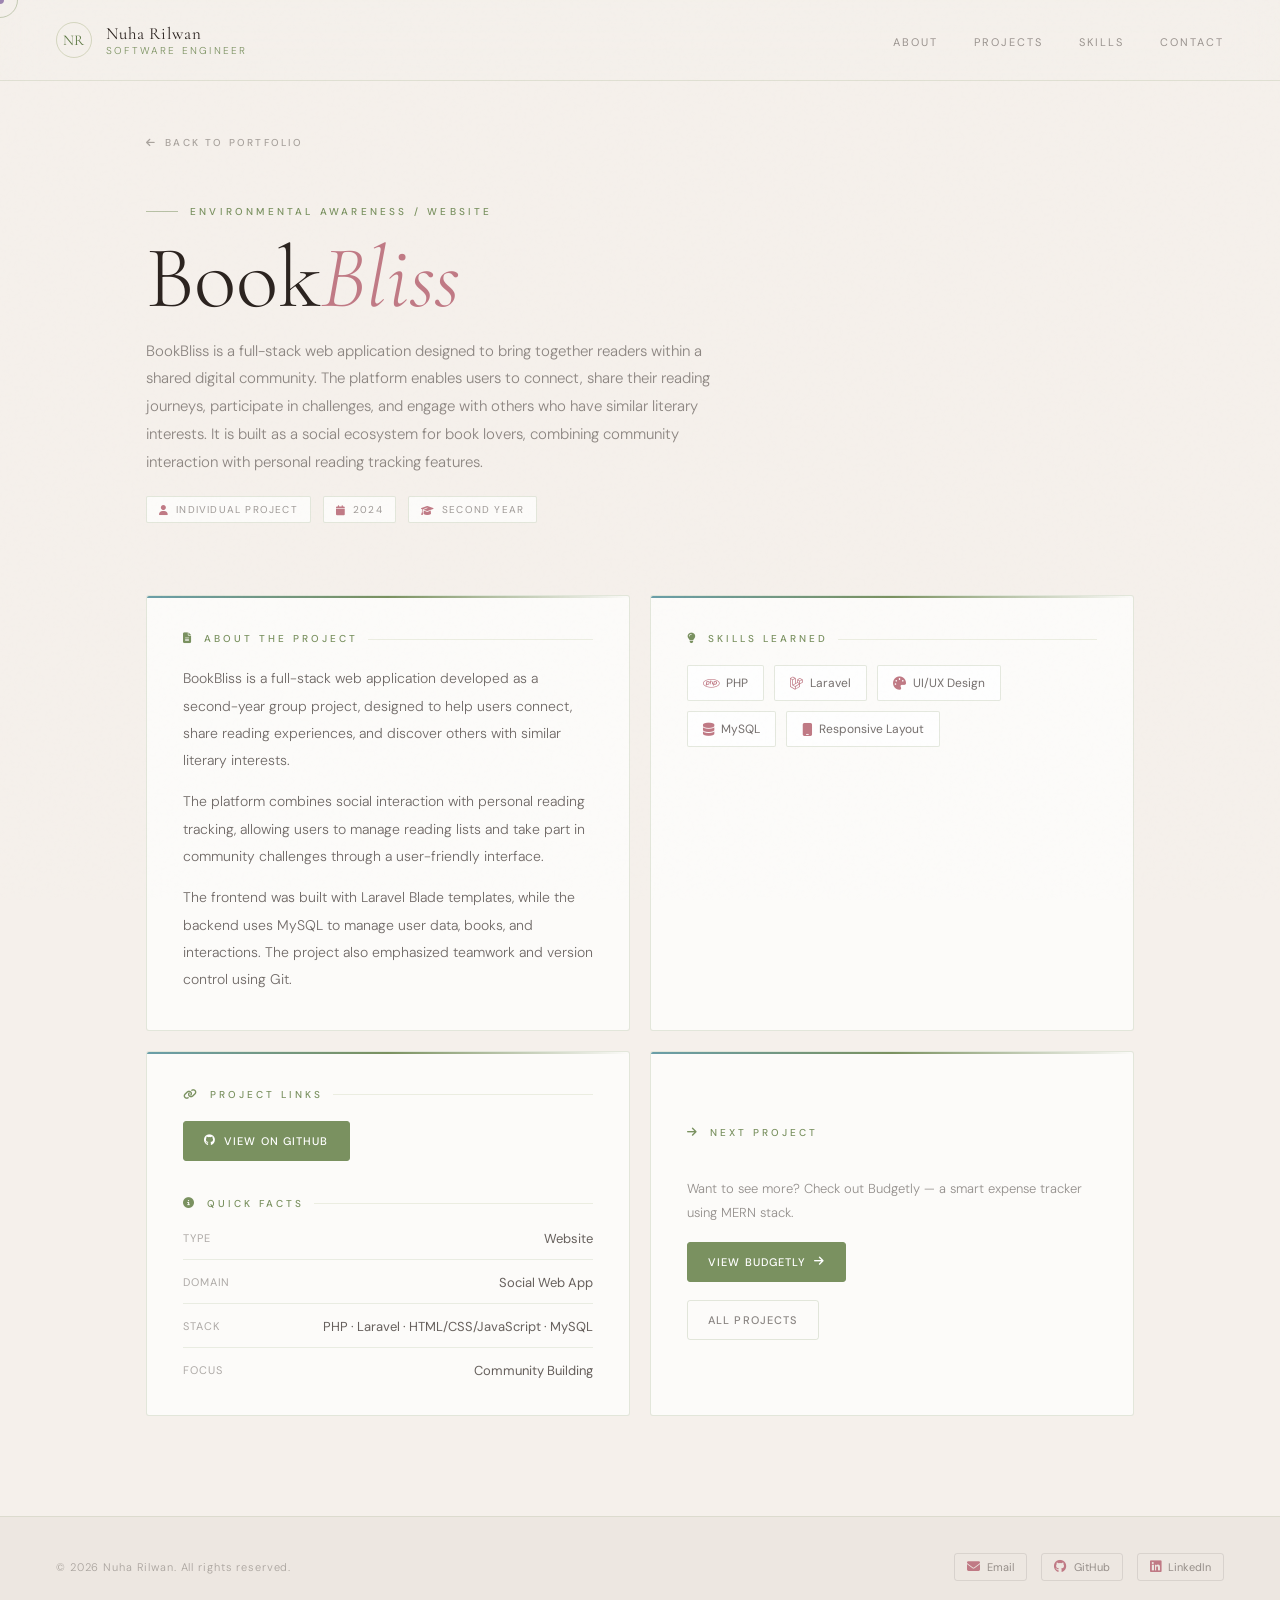
==== project-bookbliss.html @ dff5c8e9 "New UI Design" ====
<!DOCTYPE html>
<html lang="en">
<head>
  <meta charset="UTF-8">
  <meta name="viewport" content="width=device-width, initial-scale=1.0">
  <title>Bookbliss | Nuha Rilwan</title>

  <link href="https://fonts.googleapis.com/css2?family=Cormorant+Garamond:ital,wght@0,300;0,400;0,600;1,300;1,400&family=DM+Sans:wght@300;400;500&display=swap" rel="stylesheet">
  <link rel="stylesheet" href="https://cdnjs.cloudflare.com/ajax/libs/font-awesome/6.5.0/css/all.min.css">
  <link rel="stylesheet" href="css/variables.css">
  <link rel="stylesheet" href="css/styles.css">
</head>
<body>

<!-- SCROLL PROGRESS -->
<div class="scroll-progress" id="scrollProgress"></div>

<!-- CUSTOM CURSOR -->
<div class="cursor-dot"  id="cursorDot"></div>
<div class="cursor-ring" id="cursorRing"></div>

<!-- NAV -->
<nav class="navbar" id="navbar">
  <div class="nav-left">
    <div class="nav-monogram">NR</div>
    <div class="nav-text">
      <h1>Nuha Rilwan</h1>
      <p>Software Engineer</p>
    </div>
  </div>
  <ul>
    <li><a href="index.html#about">About</a></li>
    <li><a href="index.html#projects">Projects</a></li>
    <li><a href="index.html#skills">Skills</a></li>
    <li><a href="index.html#contact">Contact</a></li>
  </ul>
</nav>

<div class="page-wrapper">

  <!-- BACK -->
  <a class="back-link" href="index.html">
    <i class="fa-solid fa-arrow-left"></i> Back to Portfolio
  </a>

  <!-- PROJECT HEADER -->
  <div class="project-header">
    <div class="project-eyebrow">Environmental Awareness / Website</div>
    <h1>Book<em>Bliss</em></h1>
    <p class="subtitle">
      BookBliss is a full-stack web application designed to bring together readers within a shared digital community. The platform enables users to connect, share their reading journeys, participate in challenges, and engage with others who have similar literary interests. It is built as a social ecosystem for book lovers, combining community interaction with personal reading tracking features.
    </p>
    <div class="header-meta">
      <span class="meta-chip"><i class="fa-solid fa-user"></i> Individual Project</span>
      <span class="meta-chip"><i class="fa-solid fa-calendar"></i> 2024</span>
      <span class="meta-chip"><i class="fa-solid fa-graduation-cap"></i> Second Year</span>
    </div>
  </div>

  <!-- ROW 1: Description + Skills -->
  <div class="detail-grid">

    <div class="detail-card desc-card reveal">
      <div class="card-label"><i class="fa-solid fa-file-lines"></i> About the Project</div>
      <p>
        BookBliss is a full-stack web application developed as a second-year group project, designed to help users connect, share reading experiences, and discover others with similar literary interests.
      </p>
      <p>
        The platform combines social interaction with personal reading tracking, allowing users to manage reading lists and take part in community challenges through a user-friendly interface.
      </p>
      <p>
        The frontend was built with Laravel Blade templates, while the backend uses MySQL to manage user data, books, and interactions. The project also emphasized teamwork and version control using Git.
      </p>
    </div>

    <div class="detail-card reveal reveal-delay-1">
      <div class="card-label"><i class="fa-solid fa-lightbulb"></i> Skills Learned</div>
      <div class="skills-grid">
        <div class="skill-pill"><i class="fa-brands fa-php"></i> PHP</div>
        <div class="skill-pill"><i class="fa-brands fa-laravel"></i> Laravel</div>
        <div class="skill-pill"><i class="fa-solid fa-palette"></i> UI/UX Design</div>
        <div class="skill-pill"><i class="fa-solid fa-database"></i> MySQL</div>
        <div class="skill-pill"><i class="fa-solid fa-mobile"></i> Responsive Layout</div>
      </div>
    </div>

  </div>

  <!-- ROW 2: Links + Quick Facts -->
  <div class="detail-grid reveal reveal-delay-2">

    <div class="detail-card">
      <div class="card-label"><i class="fa-solid fa-link"></i> Project Links</div>
      <div class="links-row" style="margin-bottom: 36px;">
        <a href="https://github.com/nuhaaaaaaa24/BookBliss" target="_blank" class="project-btn primary">
          <i class="fa-brands fa-github"></i> View on GitHub
        </a>
      </div>

      <div class="card-label" style="margin-top: 8px;"><i class="fa-solid fa-circle-info"></i> Quick Facts</div>
      <div style="display:flex; flex-direction:column; gap:14px;">
        <div style="display:flex; justify-content:space-between; align-items:center; padding-bottom:12px; border-bottom: 0.5px solid rgba(122,145,96,0.15);">
          <span style="font-size:11px; letter-spacing:0.08em; text-transform:uppercase; color:rgba(44,36,32,0.38);">Type</span>
          <span style="font-size:13px; color:rgba(44,36,32,0.72);">Website</span>
        </div>
        <div style="display:flex; justify-content:space-between; align-items:center; padding-bottom:12px; border-bottom: 0.5px solid rgba(122,145,96,0.15);">
          <span style="font-size:11px; letter-spacing:0.08em; text-transform:uppercase; color:rgba(44,36,32,0.38);">Domain</span>
          <span style="font-size:13px; color:rgba(44,36,32,0.72);">Social Web App</span>
        </div>
        <div style="display:flex; justify-content:space-between; align-items:center; padding-bottom:12px; border-bottom: 0.5px solid rgba(122,145,96,0.15);">
          <span style="font-size:11px; letter-spacing:0.08em; text-transform:uppercase; color:rgba(44,36,32,0.38);">Stack</span>
          <span style="font-size:13px; color:rgba(44,36,32,0.72);">PHP · Laravel · HTML/CSS/JavaScript · MySQL</span>
        </div>
        <div style="display:flex; justify-content:space-between; align-items:center;">
          <span style="font-size:11px; letter-spacing:0.08em; text-transform:uppercase; color:rgba(44,36,32,0.38);">Focus</span>
          <span style="font-size:13px; color:rgba(44,36,32,0.72);">Community Building</span>
        </div>
      </div>
    </div>

    <!-- Next project nudge -->
    <div class="detail-card" style="display:flex; flex-direction:column; justify-content:center; align-items:flex-start; gap:18px;">
      <div class="card-label"><i class="fa-solid fa-arrow-right"></i> Next Project</div>
      <p style="font-size:13px; font-weight:300; color:rgba(44,36,32,0.5); line-height:1.8;">
        Want to see more? Check out Budgetly — a smart expense tracker using MERN stack.
      </p>
      <a href="project-budgetly.html" class="project-btn primary">
        View Budgetly <i class="fa-solid fa-arrow-right"></i>
      </a>
      <a href="index.html#projects" class="project-btn ghost">
        All Projects
      </a>
    </div>

  </div>

</div>

<!-- LIGHTBOX -->
<div class="lightbox" id="lightbox" onclick="closeLightbox()">
  <button class="lightbox-close"><i class="fa-solid fa-xmark"></i></button>
  <img id="lightbox-img" src="" alt="">
</div>

<!-- FOOTER -->
<footer>
  <div class="footer-left">
    <p>&copy; 2026 Nuha Rilwan. All rights reserved.</p>
  </div>
  <div class="footer-links">
    <a href="mailto:nuharilwan2424@gmail.com"><i class="fa-solid fa-envelope"></i> Email</a>
    <a href="https://github.com/nuhaaaaaaa24" target="_blank"><i class="fa-brands fa-github"></i> GitHub</a>
    <a href="https://www.linkedin.com/in/nuharilwan/" target="_blank"><i class="fa-brands fa-linkedin"></i> LinkedIn</a>
  </div>
</footer>

<script>
/* Custom Cursor */
const dot  = document.getElementById('cursorDot');
const ring = document.getElementById('cursorRing');
let rx = 0, ry = 0;
document.addEventListener('mousemove', e => {
  dot.style.left  = e.clientX + 'px';
  dot.style.top   = e.clientY + 'px';
  rx += (e.clientX - rx) * 0.12;
  ry += (e.clientY - ry) * 0.12;
  ring.style.left = rx + 'px';
  ring.style.top  = ry + 'px';
});

/* Scroll Progress */
const progressBar = document.getElementById('scrollProgress');
window.addEventListener('scroll', () => {
  const pct = window.scrollY / (document.body.scrollHeight - window.innerHeight) * 100;
  progressBar.style.width = pct + '%';
  document.getElementById('navbar').classList.toggle('scrolled', window.scrollY > 80);
});

/* Scroll Reveal */
const revealEls = document.querySelectorAll('.reveal');
const obs = new IntersectionObserver(entries => {
  entries.forEach(e => { if (e.isIntersecting) { e.target.classList.add('visible'); obs.unobserve(e.target); } });
}, { threshold: 0.1 });
revealEls.forEach(el => obs.observe(el));

/* Lightbox */
function openLightbox(el) {
  const img = el.querySelector('img');
  if (!img) return;
  document.getElementById('lightbox-img').src = img.src;
  document.getElementById('lightbox').classList.add('open');
}
function closeLightbox() {
  document.getElementById('lightbox').classList.remove('open');
}
document.addEventListener('keydown', e => { if (e.key === 'Escape') closeLightbox(); });
</script>

</body>
</html>
---- css/styles.css ----
/* ═══════════════════════════════════════════════
   NUHA RILWAN — PORTFOLIO  |  styles.css
   ═══════════════════════════════════════════════ */

/* ── VARIABLES ── */
:root {
  --serif: 'Cormorant Garamond', Georgia, serif;
  --sans: 'DM Sans', sans-serif;
  --mono: 'JetBrains Mono', 'Fira Code', monospace;

  --forest-dark: #f5f0eb;
  --forest-mid:  #ede7e0;
  --forest-deep: #f9f5f1;
  --cream:  #2c2420;
  --cream-dim: rgba(44, 36, 32, 0.52);
  --olive:  #7a9160;
  --olive-bright: #5f7a45;
  --rose:   #c07a85;
  --rose-bright: #a85f6c;
  --teal:   #6a9ea8;
  --teal-bright: #4e8a96;
  --gold:   #c9a84c;

  --card-bg:     rgba(255,255,255,0.7);
  --card-border: rgba(122,145,96,0.2);
  --card-border-hover: rgba(122,145,96,0.45);

  --glow-olive: rgba(122, 145, 96, 0.14);
  --glow-rose:  rgba(192, 122, 133, 0.12);
}

/* ── RESET ── */
*, *::before, *::after { box-sizing: border-box; margin: 0; padding: 0; }

html { scroll-behavior: smooth; }

body {
  font-family: var(--sans);
  background: var(--forest-dark);
  color: var(--cream);
  overflow-x: hidden;
  cursor: none; /* custom cursor */
}

/* ── CUSTOM CURSOR ── */
.cursor-dot {
  position: fixed;
  top: 0; left: 0;
  width: 8px; height: 8px;
  background: var(--olive-bright);
  border-radius: 50%;
  pointer-events: none;
  z-index: 99999;
  transform: translate(-50%, -50%);
  transition: width 0.2s, height 0.2s, background 0.2s;
  mix-blend-mode: exclusion;
}
.cursor-ring {
  position: fixed;
  top: 0; left: 0;
  width: 36px; height: 36px;
  border: 1px solid rgba(122,145,96,0.4);
  border-radius: 50%;
  pointer-events: none;
  z-index: 99998;
  transform: translate(-50%, -50%);
  transition: width 0.3s ease, height 0.3s ease, border-color 0.3s ease;
}
body:has(a:hover) .cursor-dot,
body:has(button:hover) .cursor-dot { width: 12px; height: 12px; background: var(--rose-bright); }
body:has(a:hover) .cursor-ring,
body:has(button:hover) .cursor-ring { width: 52px; height: 52px; border-color: rgba(192,122,133,0.55); }

/* ── NOISE TEXTURE OVERLAY ── */
body::before {
  content: '';
  position: fixed;
  inset: 0;
  background-image: url("data:image/svg+xml,%3Csvg viewBox='0 0 256 256' xmlns='http://www.w3.org/2000/svg'%3E%3Cfilter id='noise'%3E%3CfeTurbulence type='fractalNoise' baseFrequency='0.9' numOctaves='4' stitchTiles='stitch'/%3E%3C/filter%3E%3Crect width='100%25' height='100%25' filter='url(%23noise)' opacity='0.04'/%3E%3C/svg%3E");
  pointer-events: none;
  z-index: 9997;
  opacity: 0.15;
}

/* ── SCROLL PROGRESS BAR ── */
.scroll-progress {
  position: fixed;
  top: 0; left: 0;
  height: 2px;
  background: linear-gradient(90deg, var(--teal), var(--olive), var(--rose));
  z-index: 10000;
  width: 0%;
  transition: width 0.1s linear;
}

/* ── NAVBAR ── */
.navbar {
  display: flex;
  justify-content: space-between;
  align-items: center;
  padding: 22px 56px;
  background: rgba(245, 240, 235, 0.82);
  backdrop-filter: blur(24px);
  -webkit-backdrop-filter: blur(24px);
  position: fixed;
  top: 0; left: 0; width: 100%;
  z-index: 1000;
  border-bottom: 0.5px solid rgba(122,145,96,0.18);
  transition: padding 0.4s ease, background 0.4s ease;
}
.navbar.scrolled {
  padding: 14px 56px;
  background: rgba(245, 240, 235, 0.96);
  border-bottom-color: rgba(122,145,96,0.3);
}
.nav-left { display: flex; align-items: center; gap: 14px; }
.nav-monogram {
  width: 36px; height: 36px;
  border-radius: 50%;
  border: 1px solid rgba(132,154,86,0.3);
  display: flex; align-items: center; justify-content: center;
  font-family: var(--serif);
  font-size: 15px; font-weight: 400;
  color: var(--olive-bright);
  letter-spacing: 0.02em;
  transition: border-color 0.3s, color 0.3s;
}
.nav-monogram:hover { border-color: var(--olive-bright); color: var(--cream); }
.nav-text h1 {
  font-family: var(--serif);
  font-size: 17px; font-weight: 400;
  letter-spacing: 0.05em;
  color: var(--cream);
}
.nav-text p {
  font-size: 10px; font-weight: 300;
  letter-spacing: 0.22em;
  text-transform: uppercase;
  color: var(--olive);
}
.navbar ul { display: flex; gap: 36px; list-style: none; }
.navbar a {
  font-size: 11px; font-weight: 400;
  letter-spacing: 0.18em;
  text-transform: uppercase;
  color: rgba(44,36,32,0.45);
  text-decoration: none;
  transition: color 0.25s;
  position: relative;
  padding-bottom: 4px;
}
.navbar a::after {
  content: '';
  position: absolute;
  bottom: 0; left: 0;
  width: 0; height: 1px;
  background: linear-gradient(90deg, var(--rose), var(--olive));
  transition: width 0.35s cubic-bezier(0.4,0,0.2,1);
}
.navbar a:hover, .navbar a.active { color: var(--cream); }
.navbar a:hover::after, .navbar a.active::after { width: 100%; }

/* ── HERO ── */
.hero {
  min-height: 100vh;
  padding: 0 56px;
  display: flex;
  align-items: center;
  position: relative;
  overflow: hidden;
}

/* Animated grid background */
.hero::before {
  content: '';
  position: absolute;
  inset: 0;
  background-image:
    linear-gradient(rgba(122,145,96,0.07) 1px, transparent 1px),
    linear-gradient(90deg, rgba(122,145,96,0.07) 1px, transparent 1px);
  background-size: 60px 60px;
  mask-image: radial-gradient(ellipse 80% 70% at 50% 50%, black 0%, transparent 100%);
  animation: gridDrift 20s ease infinite;
}
/* Glowing orbs */
.hero::after {
  content: '';
  position: absolute;
  inset: 0;
  background:
    radial-gradient(ellipse 60% 50% at 15% 60%, rgba(106,158,168,0.18) 0%, transparent 60%),
    radial-gradient(ellipse 40% 40% at 85% 30%, rgba(192,122,133,0.14) 0%, transparent 60%),
    radial-gradient(ellipse 50% 60% at 50% 90%, rgba(122,145,96,0.1) 0%, transparent 70%);
  pointer-events: none;
}

@keyframes gridDrift {
  0%, 100% { transform: translateX(0) translateY(0); }
  33%       { transform: translateX(-8px) translateY(-6px); }
  66%       { transform: translateX(6px) translateY(8px); }
}

.hero-content {
  position: relative;
  z-index: 2;
  max-width: 900px;
}

.hero-eyebrow {
  display: flex;
  align-items: center;
  gap: 14px;
  font-size: 11px;
  font-weight: 500;
  letter-spacing: 0.32em;
  text-transform: uppercase;
  color: var(--olive);
  margin-bottom: 24px;
  opacity: 0;
  animation: slideUp 0.7s 0.2s forwards;
}
.hero-eyebrow::before {
  content: '';
  width: 40px; height: 1px;
  background: linear-gradient(90deg, transparent, var(--olive));
}

.hero-name {
  font-family: var(--serif);
  font-weight: 300;
  line-height: 0.95;
  color: var(--cream);
  margin-bottom: 10px;
  opacity: 0;
  animation: slideUp 0.8s 0.35s forwards;
}
.hero-name .line1 {
  display: block;
  font-size: clamp(52px, 8vw, 108px);
}
.hero-name .line2 {
  display: block;
  font-size: clamp(52px, 8vw, 108px);
  -webkit-text-stroke: 1px rgba(244,240,208,0.25);
  font-style: italic;
}

.hero-role {
  font-size: clamp(13px, 1.6vw, 17px);
  font-weight: 300;
  color: var(--cream-dim);
  letter-spacing: 0.06em;
  margin-bottom: 28px;
  opacity: 0;
  animation: slideUp 0.8s 0.5s forwards;
  max-width: 560px;
  line-height: 1.85;
}

.hero-tags {
  display: flex;
  flex-wrap: wrap;
  gap: 10px;
  margin-bottom: 40px;
  opacity: 0;
  animation: slideUp 0.8s 0.65s forwards;
}
.hero-tag {
  font-size: 11px;
  font-weight: 400;
  letter-spacing: 0.1em;
  text-transform: uppercase;
  color: rgba(44,36,32,0.45);
  padding: 6px 14px;
  border: 0.5px solid rgba(122,145,96,0.25);
  border-radius: 2px;
  background: rgba(122,145,96,0.08);
  transition: all 0.25s;
}
.hero-tag:hover {
  color: var(--olive-bright);
  border-color: rgba(122,145,96,0.5);
  background: rgba(122,145,96,0.12);
}

.hero-cta {
  display: flex;
  gap: 14px;
  flex-wrap: wrap;
  opacity: 0;
  animation: slideUp 0.8s 0.8s forwards;
}

/* Floating stat chips on hero */
.hero-stat-float {
  position: absolute;
  right: 80px;
  top: 50%;
  transform: translateY(-50%);
  display: flex;
  flex-direction: column;
  gap: 14px;
  z-index: 2;
  opacity: 0;
  animation: slideLeft 0.9s 1.0s forwards;
}
.stat-float-card {
  background: rgba(255,255,255,0.75);
  border: 0.5px solid rgba(122,145,96,0.22);
  border-radius: 3px;
  padding: 18px 22px;
  text-align: center;
  backdrop-filter: blur(8px);
  transition: border-color 0.3s, transform 0.3s;
}
.stat-float-card:hover {
  border-color: rgba(132,154,86,0.35);
  transform: translateX(-4px);
}
.stat-float-num {
  font-family: var(--serif);
  font-size: 32px;
  font-weight: 300;
  color: var(--cream);
  line-height: 1;
}
.stat-float-num em { color: var(--rose); font-style: normal; font-size: 20px; }
.stat-float-label {
  font-size: 10px;
  letter-spacing: 0.14em;
  text-transform: uppercase;
  color: rgba(44,36,32,0.38);
  margin-top: 5px;
}

/* ── BUTTONS ── */
.btn {
  display: inline-flex;
  align-items: center;
  gap: 8px;
  padding: 13px 24px;
  border-radius: 3px;
  font-size: 12px;
  font-weight: 500;
  letter-spacing: 0.1em;
  text-transform: uppercase;
  text-decoration: none;
  transition: all 0.3s cubic-bezier(0.4,0,0.2,1);
  cursor: none;
}
.btn-primary {
  background: var(--olive);
  color: #fff;
  border: 1px solid var(--olive);
  position: relative;
  overflow: hidden;
}
.btn-primary::before {
  content: '';
  position: absolute;
  inset: 0;
  background: linear-gradient(135deg, rgba(255,255,255,0.15), transparent);
  opacity: 0;
  transition: opacity 0.3s;
}
.btn-primary:hover { background: var(--olive-bright); border-color: var(--olive-bright); transform: translateY(-2px); box-shadow: 0 12px 40px rgba(132,154,86,0.3); }
.btn-primary:hover::before { opacity: 1; }

.btn-ghost {
  background: transparent;
  color: rgba(44,36,32,0.65);
  border: 0.5px solid rgba(44,36,32,0.18);
}
.btn-ghost:hover { border-color: var(--rose); color: var(--rose-bright); transform: translateY(-2px); }

/* ── SECTION BASE ── */
section { padding: 96px 48px; }
section:nth-child(even) { background: var(--forest-mid); }

.section-header { margin-bottom: 64px; }
.section-label {
  display: flex;
  align-items: center;
  gap: 12px;
  font-size: 10px;
  font-weight: 500;
  letter-spacing: 0.35em;
  text-transform: uppercase;
  color: var(--olive);
  margin-bottom: 16px;
}
.section-label::after {
  content: '';
  width: 56px; height: 0.5px;
  background: linear-gradient(90deg, var(--olive), transparent);
}
.section-header h2 {
  font-family: var(--serif);
  font-size: clamp(34px, 4.5vw, 56px);
  font-weight: 300;
  line-height: 1.1;
  color: var(--cream);
}
.section-header h2 em { font-style: italic; color: var(--rose); }
.section-header .section-sub {
  font-size: 14px;
  font-weight: 300;
  color: var(--cream-dim);
  margin-top: 14px;
  max-width: 520px;
  line-height: 1.8;
}

/* ── REVEAL ANIMATION ── */
.reveal {
  opacity: 0;
  transform: translateY(32px);
  transition: opacity 0.7s cubic-bezier(0.4,0,0.2,1), transform 0.7s cubic-bezier(0.4,0,0.2,1);
}
.reveal.visible { opacity: 1; transform: translateY(0); }
.reveal-delay-1 { transition-delay: 0.1s; }
.reveal-delay-2 { transition-delay: 0.2s; }
.reveal-delay-3 { transition-delay: 0.3s; }
.reveal-delay-4 { transition-delay: 0.4s; }

/* ── ABOUT ── */
#about { position: relative; overflow: hidden; }
#about::before {
  content: '';
  position: absolute;
  right: -200px; top: -100px;
  width: 600px; height: 600px;
  border-radius: 50%;
  background: radial-gradient(circle, rgba(106,158,168,0.1) 0%, transparent 70%);
  pointer-events: none;
}

.about-grid {
  display: grid;
  grid-template-columns: 1.4fr 1fr;
  gap: 64px;
  align-items: start;
}
.about-bio p {
  font-size: 16px;
  font-weight: 300;
  color: rgba(44,36,32,0.65);
  line-height: 1.95;
  margin-bottom: 20px;
  position: relative;
  padding-left: 18px;
}
.about-bio p::before {
  content: '';
  position: absolute;
  left: 0; top: 8px;
  width: 3px; height: 3px;
  border-radius: 50%;
  background: var(--olive);
  opacity: 0.6;
}
.about-bio i { display: none; } /* hide the fa icons from old markup */

.about-stats {
  display: grid;
  grid-template-columns: 1fr 1fr;
  gap: 12px;
}
.stat-card {
  background: var(--card-bg);
  border: 0.5px solid var(--card-border);
  border-radius: 3px;
  padding: 22px 18px;
  transition: border-color 0.3s, transform 0.3s, box-shadow 0.3s;
  position: relative;
  overflow: hidden;
}
.stat-card::before {
  content: '';
  position: absolute;
  bottom: 0; left: 0;
  width: 0; height: 1px;
  background: linear-gradient(90deg, var(--rose), var(--olive));
  transition: width 0.4s ease;
}
.stat-card:hover { border-color: var(--card-border-hover); transform: translateY(-3px); box-shadow: 0 16px 48px rgba(44,36,32,0.1); }
.stat-card:hover::before { width: 100%; }
.stat-num {
  font-family: var(--serif);
  font-size: 34px;
  font-weight: 300;
  color: var(--cream);
  line-height: 1;
  margin-bottom: 6px;
}
.stat-num span { color: var(--rose); font-size: 20px; }
.stat-label {
  font-size: 10px;
  font-weight: 400;
  letter-spacing: 0.12em;
  color: rgba(44,36,32,0.45);
  text-transform: uppercase;
}

/* ── PROJECTS ── */
.featured { position: relative; }

.projects-grid {
  display: grid;
  grid-template-columns: repeat(3, 1fr);
  gap: 20px;
}

.project-card {
  background: var(--card-bg);
  border: 0.5px solid var(--card-border);
  border-radius: 4px;
  overflow: hidden;
  transition: border-color 0.35s, transform 0.35s, box-shadow 0.35s;
  position: relative;
  display: flex;
  flex-direction: column;
}
.project-card::before {
  content: '';
  position: absolute;
  top: 0; left: 0;
  width: 100%; height: 2px;
  background: linear-gradient(90deg, var(--teal), var(--olive), var(--rose), transparent);
  opacity: 0;
  transition: opacity 0.35s;
  z-index: 1;
}
.project-card:hover { border-color: rgba(132,154,86,0.28); transform: translateY(-6px); box-shadow: 0 24px 64px rgba(0,0,0,0.4), 0 0 0 0.5px rgba(132,154,86,0.1); }
.project-card:hover::before { opacity: 1; }

.project-img-wrap {
  width: 100%;
  height: 200px;
  overflow: hidden;
  position: relative;
}
.project-img-wrap img {
  width: 100%;
  height: 100%;
  object-fit: cover;
  transition: transform 0.6s cubic-bezier(0.4,0,0.2,1), filter 0.4s;
  filter: brightness(0.82) saturate(0.9);
}
.project-card:hover .project-img-wrap img {
  transform: scale(1.07);
  filter: brightness(0.65) saturate(0.7);
}
.project-img-overlay {
  position: absolute;
  inset: 0;
  background: linear-gradient(to top, rgba(30,20,16,0.7) 0%, transparent 55%);
}

/* Project tag badge over image */
.project-type-badge {
  position: absolute;
  top: 14px; right: 14px;
  font-size: 9px;
  font-weight: 500;
  letter-spacing: 0.18em;
  text-transform: uppercase;
  color: var(--olive-bright);
  background: rgba(245,240,235,0.88);
  border: 0.5px solid rgba(132,154,86,0.3);
  padding: 4px 10px;
  border-radius: 2px;
  backdrop-filter: blur(8px);
  z-index: 2;
}

.project-body {
  padding: 24px 26px 26px;
  display: flex;
  flex-direction: column;
  flex: 1;
  gap: 12px;
}
.project-title {
  font-family: var(--serif);
  font-size: 22px;
  font-weight: 400;
  color: var(--cream);
  line-height: 1.2;
}
.project-desc {
  font-size: 13px;
  font-weight: 300;
  color: var(--cream-dim);
  line-height: 1.8;
  flex: 1;
  display: -webkit-box;
  -webkit-line-clamp: 3;
  -webkit-box-orient: vertical;
  overflow: hidden;
}

.tech-stack {
  display: flex;
  flex-wrap: wrap;
  gap: 8px;
  margin-top: 4px;
}
.tech-stack span {
  display: flex;
  align-items: center;
  gap: 6px;
  font-size: 11px;
  padding: 4px 10px;
  border-radius: 2px;
  background: rgba(122,145,96,0.08);
  border: 0.5px solid rgba(122,145,96,0.22);
  color: rgba(44,36,32,0.65);
  transition: all 0.25s;
  letter-spacing: 0.04em;
}
.tech-stack span:hover { border-color: rgba(122,145,96,0.5); color: var(--cream); background: rgba(122,145,96,0.15); }
.tech-stack i { font-size: 12px; color: var(--rose); }

.project-footer {
  display: flex;
  gap: 10px;
  margin-top: 6px;
  padding-top: 16px;
  border-top: 0.5px solid rgba(122,145,96,0.15);
}
.project-link {
  display: inline-flex;
  align-items: center;
  gap: 6px;
  font-size: 11px;
  font-weight: 500;
  letter-spacing: 0.08em;
  text-transform: uppercase;
  color: rgba(44,36,32,0.5);
  text-decoration: none;
  padding: 7px 12px;
  border: 0.5px solid rgba(44,36,32,0.1);
  border-radius: 2px;
  transition: all 0.25s;
}
.project-link:hover { color: var(--cream); border-color: var(--rose); background: rgba(200,135,124,0.08); }
.project-link.primary { background: rgba(122,145,96,0.12); border-color: rgba(132,154,86,0.25); color: var(--olive-bright); }
.project-link.primary:hover { background: rgba(132,154,86,0.2); border-color: var(--olive-bright); color: var(--cream); }

/* ── SKILLS ── */
#skills { position: relative; overflow: hidden; }
#skills::after {
  content: '';
  position: absolute;
  left: -200px; bottom: -100px;
  width: 500px; height: 500px;
  border-radius: 50%;
  background: radial-gradient(circle, rgba(192,122,133,0.08) 0%, transparent 70%);
  pointer-events: none;
}

.skills-wrap {
  display: flex;
  flex-direction: column;
  gap: 48px;
}
.skill-cat-label {
  font-size: 10px;
  font-weight: 500;
  letter-spacing: 0.28em;
  text-transform: uppercase;
  color: rgba(95,122,69,0.8);
  margin-bottom: 16px;
  padding-bottom: 10px;
  border-bottom: 0.5px solid rgba(122,145,96,0.18);
  display: flex;
  align-items: center;
  gap: 10px;
}
.skill-cat-label i { font-size: 12px; color: var(--rose); }

.skills-row {
  display: flex;
  flex-wrap: wrap;
  gap: 10px;
}
.skill-chip {
  display: flex;
  align-items: center;
  gap: 10px;
  padding: 12px 18px;
  font-size: 13px;
  font-weight: 400;
  letter-spacing: 0.02em;
  background: var(--card-bg);
  border: 0.5px solid var(--card-border);
  border-radius: 3px;
  color: rgba(44,36,32,0.65);
  transition: all 0.3s cubic-bezier(0.4,0,0.2,1);
  cursor: default;
  position: relative;
  overflow: hidden;
}
.skill-chip::before {
  content: '';
  position: absolute;
  inset: 0;
  background: linear-gradient(135deg, rgba(132,154,86,0.07), transparent);
  opacity: 0;
  transition: opacity 0.3s;
}
.skill-chip:hover { transform: translateY(-4px); border-color: rgba(122,145,96,0.5); color: var(--cream); box-shadow: 0 12px 36px rgba(44,36,32,0.1), 0 0 0 0.5px rgba(122,145,96,0.1); }
.skill-chip:hover::before { opacity: 1; }
.skill-chip i { font-size: 16px; color: var(--rose); transition: color 0.25s, transform 0.3s; }
.skill-chip:hover i { color: var(--olive-bright); transform: scale(1.15); }

/* ── CONTACT SECTION ── */
#contact {
  background: var(--forest-deep);
  position: relative;
  overflow: hidden;
  text-align: center;
}
#contact::before {
  content: '';
  position: absolute;
  inset: 0;
  background:
    radial-gradient(ellipse 70% 60% at 50% 100%, rgba(106,158,168,0.14) 0%, transparent 70%),
    radial-gradient(ellipse 40% 30% at 50% 50%, rgba(122,145,96,0.08) 0%, transparent 70%);
  pointer-events: none;
}
#contact .section-label { justify-content: center; }
#contact .section-label::after { display: none; }
#contact .section-label::before {
  content: '';
  width: 56px; height: 0.5px;
  background: linear-gradient(90deg, transparent, var(--olive));
}

.contact-heading {
  font-family: var(--serif);
  font-size: clamp(42px, 6vw, 76px);
  font-weight: 300;
  color: var(--cream);
  line-height: 1.05;
  margin: 16px 0 20px;
  position: relative;
}
.contact-heading em { font-style: italic; color: var(--rose); }
.contact-sub {
  font-size: 14px;
  font-weight: 300;
  color: var(--cream-dim);
  max-width: 440px;
  margin: 0 auto 48px;
  line-height: 1.9;
}
.contact-links {
  display: flex;
  justify-content: center;
  flex-wrap: wrap;
  gap: 14px;
  margin-bottom: 64px;
}
.contact-link {
  display: inline-flex;
  align-items: center;
  gap: 9px;
  padding: 14px 26px;
  font-size: 12px;
  font-weight: 500;
  letter-spacing: 0.1em;
  text-transform: uppercase;
  text-decoration: none;
  border-radius: 3px;
  transition: all 0.3s cubic-bezier(0.4,0,0.2,1);
}
.contact-link.primary { background: var(--olive); color: #fff; border: 1px solid var(--olive); }
.contact-link.primary:hover { background: var(--olive-bright); border-color: var(--olive-bright); transform: translateY(-3px); box-shadow: 0 16px 48px rgba(132,154,86,0.35); }
.contact-link.ghost { background: transparent; color: rgba(44,36,32,0.55); border: 0.5px solid rgba(44,36,32,0.12); }
.contact-link.ghost:hover { border-color: var(--rose); color: var(--rose-bright); transform: translateY(-3px); }
.contact-link i { font-size: 15px; }

.contact-divider {
  width: 80px;
  height: 0.5px;
  background: linear-gradient(90deg, transparent, rgba(132,154,86,0.3), transparent);
  margin: 0 auto;
}

/* ── FOOTER ── */
footer {
  padding: 36px 56px;
  background: rgba(237,231,224,0.9);
  border-top: 0.5px solid rgba(122,145,96,0.15);
  display: flex;
  justify-content: space-between;
  align-items: center;
  flex-wrap: wrap;
  gap: 20px;
}
.footer-left p {
  font-size: 11px;
  font-weight: 300;
  color: rgba(44,36,32,0.35);
  letter-spacing: 0.08em;
}
.footer-links { display: flex; gap: 14px; flex-wrap: wrap; }
.footer-links a {
  font-size: 11px;
  font-weight: 400;
  color: rgba(44,36,32,0.45);
  text-decoration: none;
  display: flex;
  align-items: center;
  gap: 7px;
  padding: 6px 12px;
  border-radius: 3px;
  border: 0.5px solid rgba(44,36,32,0.1);
  transition: all 0.25s;
}
.footer-links a i { font-size: 13px; color: var(--rose); }
.footer-links a:hover { color: var(--cream); border-color: rgba(132,154,86,0.3); transform: translateY(-2px); }

/* ── PROJECT DETAIL PAGE ── */
.page-wrapper {
  max-width: 1100px;
  margin: 0 auto;
  padding: 130px 56px 80px;
}
.back-link {
  display: inline-flex;
  align-items: center;
  gap: 8px;
  font-size: 10px;
  font-weight: 500;
  letter-spacing: 0.22em;
  text-transform: uppercase;
  color: rgba(44,36,32,0.38);
  text-decoration: none;
  transition: color 0.25s;
  margin-bottom: 56px;
}
.back-link:hover { color: var(--olive); }
.project-header {
  display: flex;
  flex-direction: column;
  gap: 16px;
  margin-bottom: 72px;
}
.project-eyebrow {
  font-size: 10px;
  font-weight: 500;
  letter-spacing: 0.32em;
  text-transform: uppercase;
  color: var(--olive);
  display: flex;
  align-items: center;
  gap: 12px;
}
.project-eyebrow::before { content: ''; width: 32px; height: 1px; background: var(--olive); opacity: 0.5; }
.project-header h1 {
  font-family: var(--serif);
  font-size: clamp(46px, 7.5vw, 88px);
  font-weight: 300;
  line-height: 1.0;
  color: var(--cream);
}
.project-header h1 em { font-style: italic; color: var(--rose); }
.project-header .subtitle {
  font-size: 15px;
  font-weight: 300;
  color: var(--cream-dim);
  line-height: 1.85;
  max-width: 600px;
}
.header-meta { display: flex; gap: 12px; flex-wrap: wrap; margin-top: 4px; }
.meta-chip {
  display: inline-flex;
  align-items: center;
  gap: 7px;
  font-size: 10px;
  font-weight: 400;
  letter-spacing: 0.12em;
  text-transform: uppercase;
  color: rgba(44,36,32,0.45);
  padding: 6px 12px;
  border: 0.5px solid var(--card-border);
  border-radius: 2px;
  background: var(--card-bg);
}
.meta-chip i { color: var(--rose); font-size: 10px; }

/* Detail cards */
.detail-grid { display: grid; grid-template-columns: 1fr 1fr; gap: 20px; margin-bottom: 20px; }
.detail-grid.single { grid-template-columns: 1fr; }
.detail-grid.thirds { grid-template-columns: 1fr 1fr 1fr; }

.detail-card {
  background: var(--card-bg);
  border: 0.5px solid var(--card-border);
  border-radius: 3px;
  padding: 36px;
  position: relative;
  overflow: hidden;
  transition: border-color 0.3s, transform 0.3s;
}
.detail-card::before {
  content: '';
  position: absolute;
  top: 0; left: 0;
  width: 100%; height: 2px;
  background: linear-gradient(90deg, var(--teal), var(--olive), transparent);
}
.detail-card:hover { border-color: var(--card-border-hover); transform: translateY(-2px); }

.card-label {
  font-size: 10px;
  font-weight: 500;
  letter-spacing: 0.3em;
  text-transform: uppercase;
  color: var(--olive);
  margin-bottom: 20px;
  display: flex;
  align-items: center;
  gap: 10px;
}
.card-label i { font-size: 11px; }
.card-label::after { content: ''; flex: 1; height: 0.5px; background: rgba(132,154,86,0.15); }

.desc-card p {
  font-size: 14px;
  font-weight: 300;
  color: rgba(44,36,32,0.68);
  line-height: 1.95;
}
.desc-card p + p { margin-top: 14px; }

.skills-grid { display: flex; flex-wrap: wrap; gap: 10px; }
.skill-pill {
  display: flex;
  align-items: center;
  gap: 7px;
  padding: 9px 15px;
  font-size: 12px;
  background: rgba(255,255,255,0.75);
  border: 0.5px solid var(--card-border);
  border-radius: 2px;
  color: rgba(44,36,32,0.65);
  transition: all 0.25s;
}
.skill-pill:hover { border-color: rgba(132,154,86,0.35); color: var(--cream); transform: translateY(-2px); }
.skill-pill i { color: var(--rose); font-size: 13px; }

/* Links card */
.links-row { display: flex; gap: 12px; flex-wrap: wrap; }
.project-btn {
  display: inline-flex;
  align-items: center;
  gap: 8px;
  padding: 12px 20px;
  font-size: 11px;
  font-weight: 500;
  letter-spacing: 0.1em;
  text-transform: uppercase;
  text-decoration: none;
  border-radius: 3px;
  transition: all 0.25s;
}
.project-btn.primary { background: var(--olive); color: #fff; border: 1px solid var(--olive); }
.project-btn.primary:hover { background: var(--olive-bright); transform: translateY(-2px); box-shadow: 0 12px 36px rgba(132,154,86,0.3); }
.project-btn.ghost { background: transparent; color: rgba(44,36,32,0.55); border: 0.5px solid var(--card-border); }
.project-btn.ghost:hover { border-color: var(--rose); color: var(--cream); transform: translateY(-2px); }

/* Gallery */
.gallery-grid { display: grid; grid-template-columns: 1fr 1fr; gap: 12px; }
.gallery-img {
  border-radius: 3px;
  overflow: hidden;
  aspect-ratio: 16/10;
  background: rgba(255,255,255,0.02);
  border: 0.5px solid var(--card-border);
  position: relative;
  cursor: pointer;
  transition: border-color 0.25s;
}
.gallery-img:first-child { grid-column: 1 / -1; aspect-ratio: 16/7; }
.gallery-img img { width: 100%; height: 100%; object-fit: cover; transition: transform 0.5s ease; }
.gallery-img:hover { border-color: var(--olive); }
.gallery-img:hover img { transform: scale(1.04); }
.gallery-img .img-overlay {
  position: absolute;
  inset: 0;
  background: rgba(30,20,16,0.45);
  display: flex;
  align-items: center;
  justify-content: center;
  opacity: 0;
  transition: opacity 0.3s;
}
.gallery-img:hover .img-overlay { opacity: 1; }
.gallery-img .img-overlay i { font-size: 22px; color: var(--cream); }

/* Lightbox */
.lightbox {
  position: fixed;
  inset: 0;
  background: rgba(245,240,235,0.96);
  backdrop-filter: blur(16px);
  z-index: 9999;
  display: flex;
  align-items: center;
  justify-content: center;
  opacity: 0;
  pointer-events: none;
  transition: opacity 0.3s;
}
.lightbox.open { opacity: 1; pointer-events: all; }
.lightbox img { max-width: 90vw; max-height: 85vh; object-fit: contain; border-radius: 3px; }
.lightbox-close {
  position: absolute;
  top: 24px; right: 32px;
  font-size: 24px;
  color: rgba(44,36,32,0.45);
  cursor: pointer;
  transition: color 0.2s;
  background: none;
  border: none;
}
.lightbox-close:hover { color: var(--cream); }

/* ── ANIMATIONS ── */
@keyframes slideUp {
  from { opacity: 0; transform: translateY(28px); }
  to   { opacity: 1; transform: translateY(0); }
}
@keyframes slideLeft {
  from { opacity: 0; transform: translateX(28px); }
  to   { opacity: 1; transform: translateX(0); }
}
@keyframes fadeIn {
  from { opacity: 0; }
  to   { opacity: 1; }
}

/* ── RESPONSIVE ── */
@media (max-width: 1024px) {
  .hero-stat-float { display: none; }
  .hero-content { max-width: 100%; }
}
@media (max-width: 768px) {
  .navbar { padding: 18px 24px; }
  .navbar.scrolled { padding: 12px 24px; }
  .navbar ul { display: none; }
  section { padding: 72px 24px; }
  .hero { padding: 0 24px; }
  footer { padding: 32px 24px; }
  .page-wrapper { padding: 110px 24px 60px; }
  .about-grid { grid-template-columns: 1fr; gap: 40px; }
  .projects-grid { grid-template-columns: 1fr; }
  .detail-grid, .detail-grid.thirds { grid-template-columns: 1fr; }
  .gallery-grid { grid-template-columns: 1fr; }
  .gallery-img:first-child { grid-column: auto; aspect-ratio: 16/10; }
  .contact-links { flex-direction: column; align-items: center; }
  .hero-name .line1, .hero-name .line2 { font-size: clamp(44px, 12vw, 72px); }
}

/* Scrollbar */
::-webkit-scrollbar { width: 4px; }
::-webkit-scrollbar-track { background: var(--forest-dark); }
::-webkit-scrollbar-thumb { background: rgba(132,154,86,0.25); border-radius: 2px; }
::-webkit-scrollbar-thumb:hover { background: rgba(132,154,86,0.45); }

.about-facts {
  display: flex;
  flex-direction: column;
  gap: 14px;
}
.fact-card {
  display: flex;
  align-items: flex-start;
  gap: 16px;
  background: var(--card-bg);
  border: 0.5px solid var(--card-border);
  border-radius: 10px;
  padding: 20px 22px;
  transition: border-color 0.3s, transform 0.3s;
}
.fact-card:hover {
  border-color: var(--card-border-hover);
  transform: translateX(4px);
}
.fact-icon {
  width: 42px; height: 42px;
  border-radius: 50%;
  background: rgba(122, 145, 96, 0.12);
  border: 0.5px solid var(--card-border);
  display: flex; align-items: center; justify-content: center;
  flex-shrink: 0;
}
.fact-icon i { font-size: 18px; color: var(--rose); }
.fact-card h4 {
  font-size: 15px;
  font-weight: 500;
  color: var(--cream);
  margin: 0 0 5px;
}
.fact-card p {
  font-size: 13px;
  font-weight: 300;
  color: var(--cream-dim);
  line-height: 1.7;
  margin: 0;
}
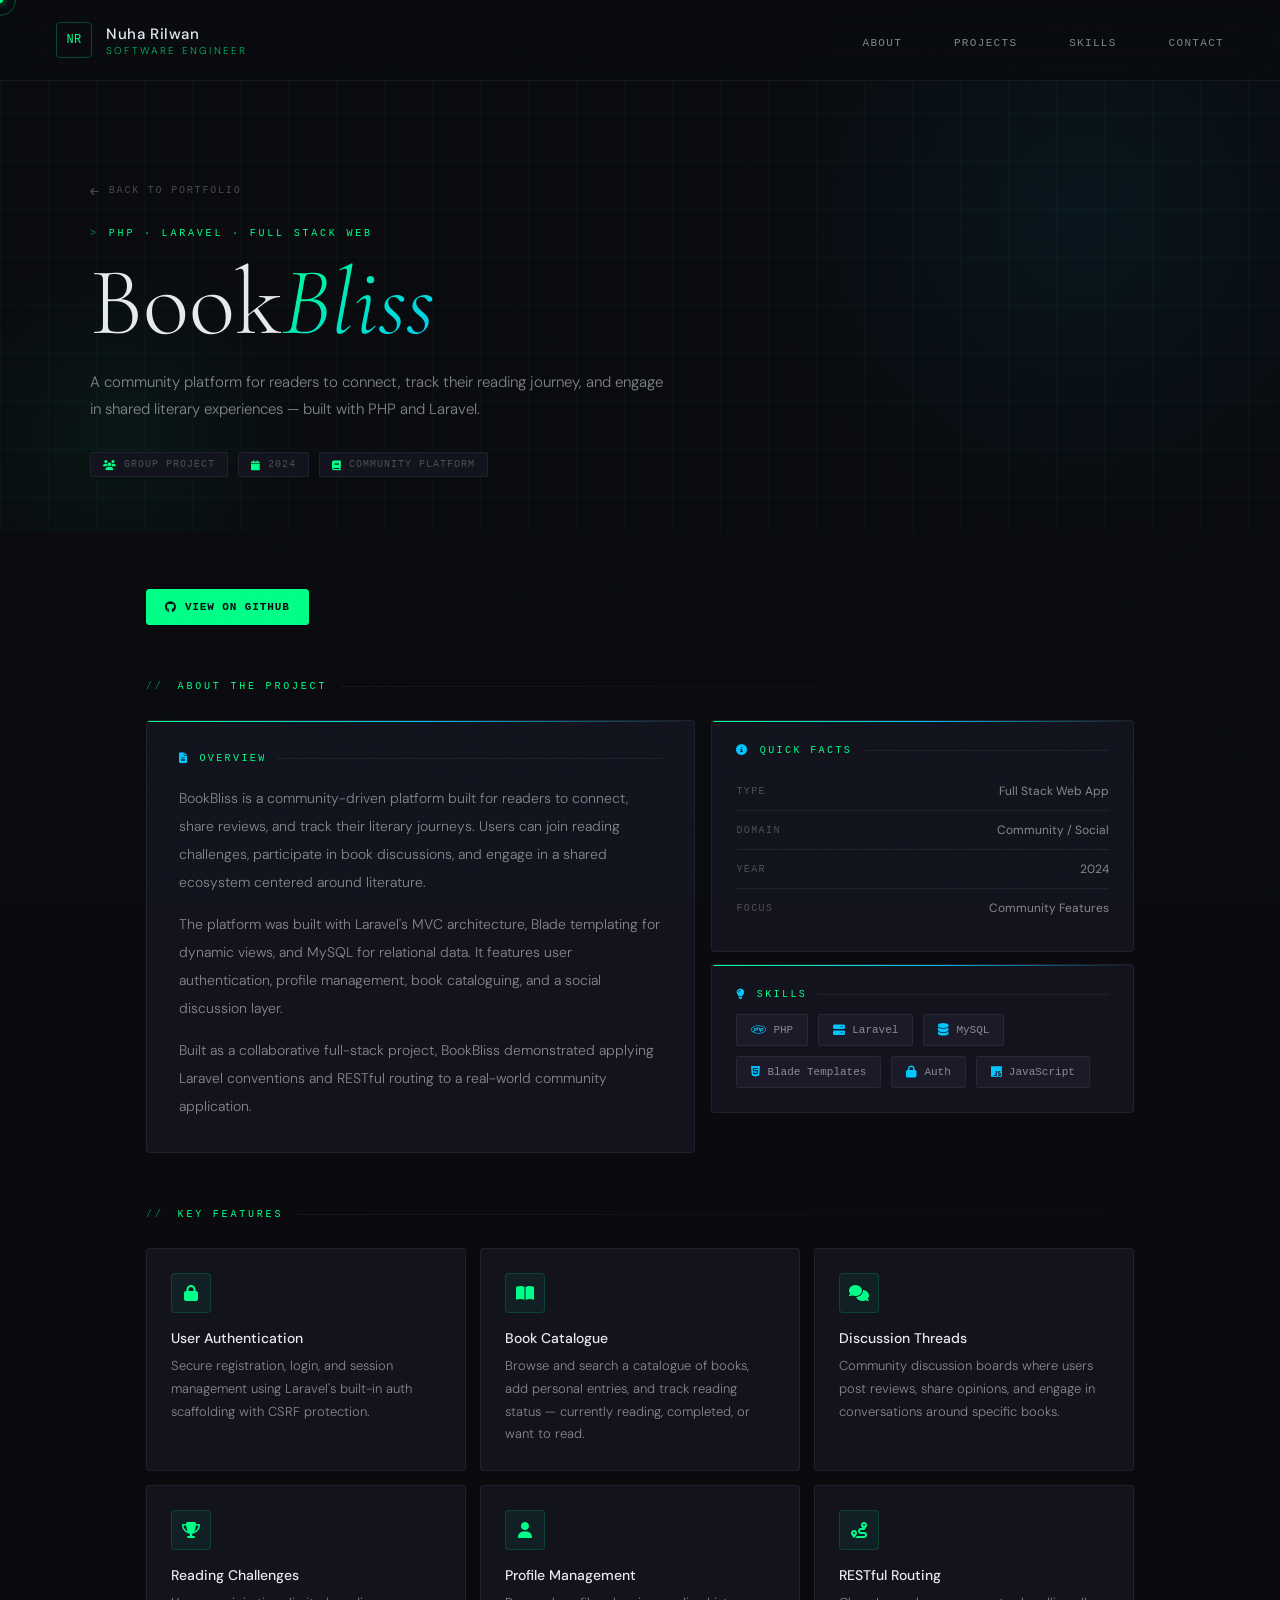
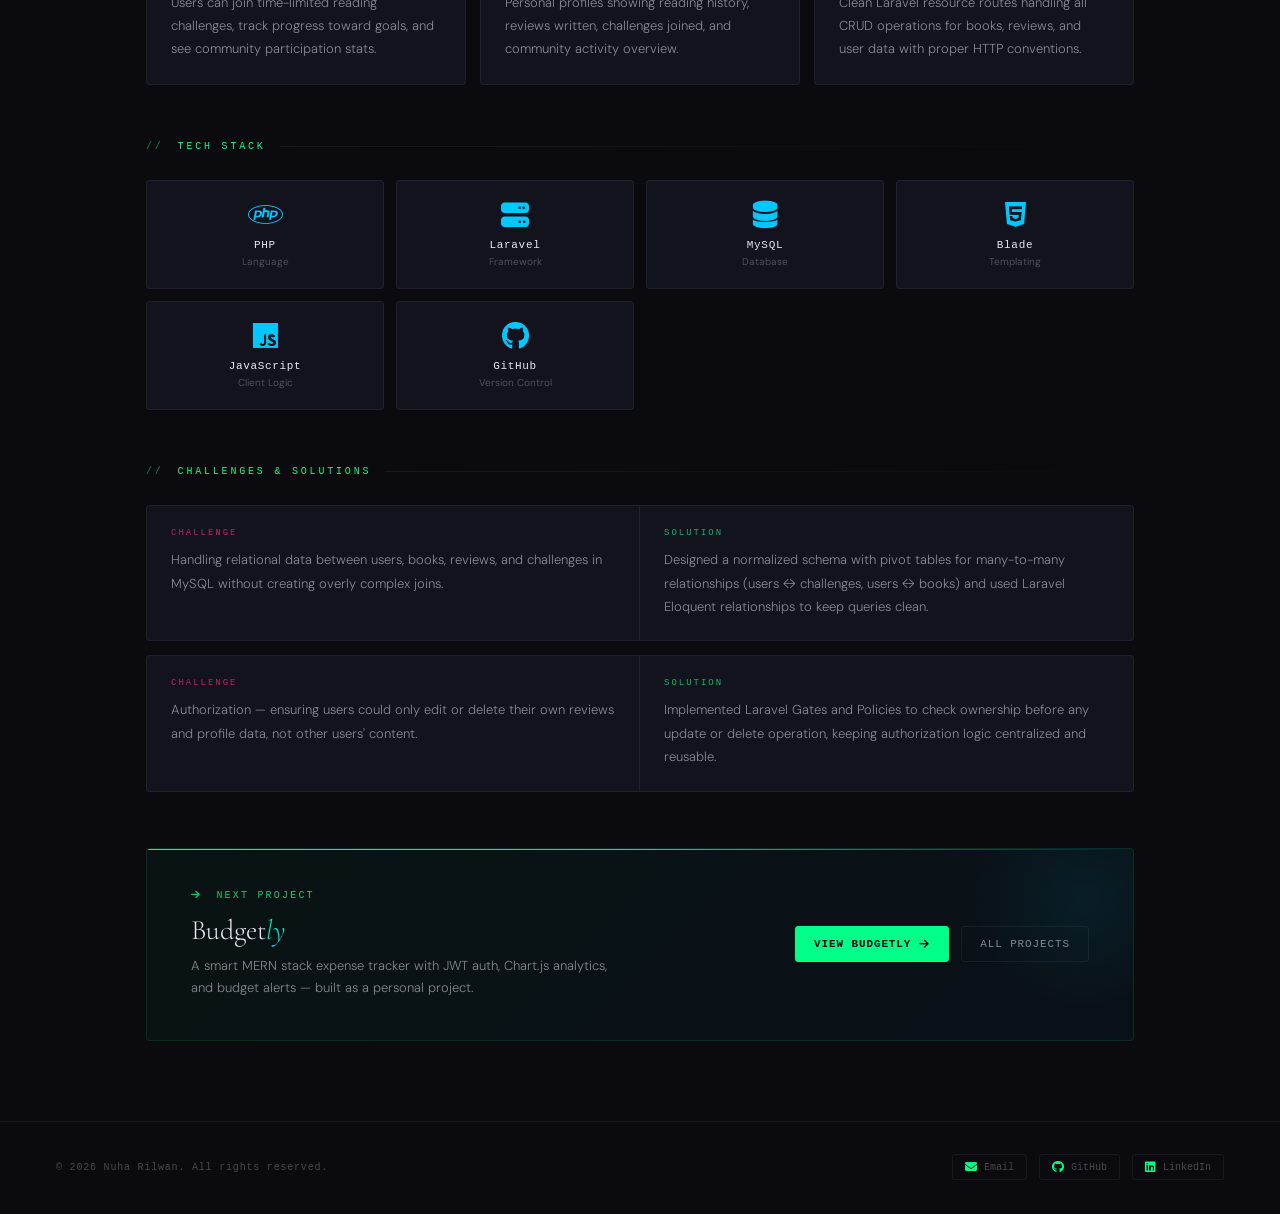
==== commit ebe50cc4: "UI Changes" ====
--- a/project-bookbliss.html
+++ b/project-bookbliss.html
@@ -3,30 +3,80 @@
 <head>
   <meta charset="UTF-8">
   <meta name="viewport" content="width=device-width, initial-scale=1.0">
-  <title>Bookbliss | Nuha Rilwan</title>
-
+  <title>BookBliss | Nuha Rilwan</title>
   <link href="https://fonts.googleapis.com/css2?family=Cormorant+Garamond:ital,wght@0,300;0,400;0,600;1,300;1,400&family=DM+Sans:wght@300;400;500&display=swap" rel="stylesheet">
   <link rel="stylesheet" href="https://cdnjs.cloudflare.com/ajax/libs/font-awesome/6.5.0/css/all.min.css">
-  <link rel="stylesheet" href="css/variables.css">
   <link rel="stylesheet" href="css/styles.css">
+  <style>
+    .project-hero { min-height: 52vh; display: flex; align-items: flex-end; padding: 0 56px 56px; position: relative; overflow: hidden; background: var(--bg-base); margin-top: 65px; }
+    .project-hero::before { content: ''; position: absolute; inset: 0; background-image: linear-gradient(rgba(0,255,136,0.03) 1px, transparent 1px), linear-gradient(90deg, rgba(0,255,136,0.03) 1px, transparent 1px); background-size: 48px 48px; }
+    .project-hero-orb1 { position: absolute; width: 700px; height: 700px; top: -200px; right: -150px; border-radius: 50%; background: radial-gradient(circle, rgba(0,200,255,0.06) 0%, transparent 65%); pointer-events: none; }
+    .project-hero-orb2 { position: absolute; width: 400px; height: 400px; bottom: -100px; left: -80px; border-radius: 50%; background: radial-gradient(circle, rgba(0,255,136,0.05) 0%, transparent 65%); pointer-events: none; }
+    .project-hero-content { position: relative; z-index: 2; width: 100%; max-width: 1100px; margin: 0 auto; }
+    .project-hero-eyebrow { font-family: var(--mono); font-size: 10px; letter-spacing: 0.28em; text-transform: uppercase; color: var(--neon-green); margin-bottom: 18px; display: flex; align-items: center; gap: 10px; }
+    .project-hero-eyebrow::before { content: '> '; opacity: 0.5; }
+    .project-hero-title { font-family: var(--serif); font-size: clamp(52px, 8vw, 96px); font-weight: 300; line-height: 0.95; color: var(--text-primary); margin-bottom: 20px; }
+    .project-hero-title em { font-style: italic; background: linear-gradient(135deg, var(--neon-green), var(--neon-blue)); -webkit-background-clip: text; -webkit-text-fill-color: transparent; background-clip: text; }
+    .project-hero-sub { font-size: 15px; font-weight: 300; color: var(--text-secondary); max-width: 580px; line-height: 1.85; margin-bottom: 28px; }
+    .project-hero-meta { display: flex; gap: 10px; flex-wrap: wrap; }
+    .project-content { max-width: 1100px; margin: 0 auto; padding: 56px 56px 80px; }
+    .section-divider { display: flex; align-items: center; gap: 14px; font-family: var(--mono); font-size: 10px; letter-spacing: 0.28em; text-transform: uppercase; color: var(--neon-green); margin: 56px 0 28px; }
+    .section-divider::before { content: '//'; opacity: 0.5; }
+    .section-divider::after { content: ''; flex: 1; height: 1px; background: linear-gradient(90deg, var(--border), transparent); }
+    .features-grid { display: grid; grid-template-columns: repeat(3, 1fr); gap: 14px; }
+    .feature-card { background: var(--bg-card); border: 1px solid var(--border); border-radius: 4px; padding: 24px; position: relative; overflow: hidden; transition: border-color 0.3s, transform 0.3s, box-shadow 0.3s; }
+    .feature-card::before { content: ''; position: absolute; top: 0; left: 0; width: 100%; height: 1px; background: linear-gradient(90deg, var(--neon-green), transparent); opacity: 0; transition: opacity 0.3s; }
+    .feature-card:hover { border-color: rgba(0,255,136,0.2); transform: translateY(-3px); box-shadow: 0 12px 40px rgba(0,0,0,0.4), 0 0 20px var(--glow-green); }
+    .feature-card:hover::before { opacity: 1; }
+    .feature-icon { width: 40px; height: 40px; border-radius: 4px; background: rgba(0,255,136,0.06); border: 1px solid rgba(0,255,136,0.15); display: flex; align-items: center; justify-content: center; margin-bottom: 16px; }
+    .feature-icon i { font-size: 16px; color: var(--neon-green); }
+    .feature-card h4 { font-size: 14px; font-weight: 500; color: var(--text-primary); margin-bottom: 8px; }
+    .feature-card p { font-size: 13px; font-weight: 300; color: var(--text-secondary); line-height: 1.75; }
+    .tech-visual-grid { display: grid; grid-template-columns: repeat(4, 1fr); gap: 12px; }
+    .tech-visual-card { background: var(--bg-card); border: 1px solid var(--border); border-radius: 4px; padding: 20px 16px; text-align: center; transition: border-color 0.3s, transform 0.3s; position: relative; overflow: hidden; }
+    .tech-visual-card::after { content: ''; position: absolute; bottom: 0; left: 0; width: 0; height: 1px; background: var(--neon-blue); transition: width 0.4s ease; }
+    .tech-visual-card:hover { border-color: rgba(0,200,255,0.25); transform: translateY(-4px); box-shadow: 0 12px 32px rgba(0,0,0,0.4), 0 0 16px var(--glow-blue); }
+    .tech-visual-card:hover::after { width: 100%; }
+    .tech-visual-card i { font-size: 28px; color: var(--neon-blue); margin-bottom: 10px; display: block; transition: transform 0.3s; }
+    .tech-visual-card:hover i { transform: scale(1.15); }
+    .tech-visual-card .tech-name { font-family: var(--mono); font-size: 11px; color: var(--text-primary); letter-spacing: 0.06em; margin-bottom: 4px; }
+    .tech-visual-card .tech-role { font-size: 10px; color: var(--text-muted); }
+    .challenges-list { display: flex; flex-direction: column; gap: 14px; }
+    .challenge-item { display: grid; grid-template-columns: 1fr 1fr; background: var(--bg-card); border: 1px solid var(--border); border-radius: 4px; overflow: hidden; transition: border-color 0.3s; }
+    .challenge-item:hover { border-color: rgba(0,255,136,0.15); }
+    .challenge-problem { padding: 22px 24px; border-right: 1px solid var(--border); }
+    .challenge-problem::before { content: 'CHALLENGE'; display: block; font-family: var(--mono); font-size: 9px; letter-spacing: 0.22em; color: #ff2d78; margin-bottom: 10px; opacity: 0.7; }
+    .challenge-solution { padding: 22px 24px; }
+    .challenge-solution::before { content: 'SOLUTION'; display: block; font-family: var(--mono); font-size: 9px; letter-spacing: 0.22em; color: var(--neon-green); margin-bottom: 10px; opacity: 0.7; }
+    .challenge-problem p, .challenge-solution p { font-size: 13px; font-weight: 300; color: var(--text-secondary); line-height: 1.8; }
+    .next-project-banner { background: linear-gradient(135deg, rgba(0,255,136,0.04) 0%, rgba(0,200,255,0.04) 100%); border: 1px solid rgba(0,255,136,0.12); border-radius: 4px; padding: 40px 44px; display: flex; align-items: center; justify-content: space-between; gap: 24px; flex-wrap: wrap; position: relative; overflow: hidden; margin-top: 56px; }
+    .next-project-banner::before { content: ''; position: absolute; top: 0; left: 0; width: 100%; height: 1px; background: linear-gradient(90deg, var(--neon-green), var(--neon-blue), transparent); }
+    .next-project-orb { position: absolute; right: -60px; top: -60px; width: 220px; height: 220px; border-radius: 50%; background: radial-gradient(circle, rgba(0,200,255,0.07) 0%, transparent 70%); pointer-events: none; }
+    .next-project-banner h3 { font-family: var(--serif); font-size: 28px; font-weight: 300; color: var(--text-primary); margin-bottom: 8px; }
+    .next-project-banner h3 em { font-style: italic; background: linear-gradient(135deg, var(--neon-green), var(--neon-blue)); -webkit-background-clip: text; -webkit-text-fill-color: transparent; background-clip: text; }
+    .next-project-banner p { font-size: 13px; font-weight: 300; color: var(--text-secondary); line-height: 1.75; max-width: 420px; }
+    .next-btns { display: flex; gap: 12px; flex-shrink: 0; }
+    @media (max-width: 768px) {
+      .project-hero { padding: 0 24px 48px; padding-top: 40px; min-height: auto; }
+      .project-content { padding: 40px 24px 60px; }
+      .features-grid { grid-template-columns: 1fr 1fr; }
+      .tech-visual-grid { grid-template-columns: repeat(2, 1fr); }
+      .challenge-item { grid-template-columns: 1fr; }
+      .challenge-problem { border-right: none; border-bottom: 1px solid var(--border); }
+      .next-project-banner { flex-direction: column; padding: 28px; }
+    }
+  </style>
 </head>
 <body>
 
-<!-- SCROLL PROGRESS -->
 <div class="scroll-progress" id="scrollProgress"></div>
-
-<!-- CUSTOM CURSOR -->
-<div class="cursor-dot"  id="cursorDot"></div>
+<div class="cursor-dot" id="cursorDot"></div>
 <div class="cursor-ring" id="cursorRing"></div>
 
-<!-- NAV -->
 <nav class="navbar" id="navbar">
   <div class="nav-left">
     <div class="nav-monogram">NR</div>
-    <div class="nav-text">
-      <h1>Nuha Rilwan</h1>
-      <p>Software Engineer</p>
-    </div>
+    <div class="nav-text"><h1>Nuha Rilwan</h1><p>Software Engineer</p></div>
   </div>
   <ul>
     <li><a href="index.html#about">About</a></li>
@@ -36,117 +86,140 @@
   </ul>
 </nav>
 
-<div class="page-wrapper">
-
-  <!-- BACK -->
-  <a class="back-link" href="index.html">
-    <i class="fa-solid fa-arrow-left"></i> Back to Portfolio
-  </a>
-
-  <!-- PROJECT HEADER -->
-  <div class="project-header">
-    <div class="project-eyebrow">Environmental Awareness / Website</div>
-    <h1>Book<em>Bliss</em></h1>
-    <p class="subtitle">
-      BookBliss is a full-stack web application designed to bring together readers within a shared digital community. The platform enables users to connect, share their reading journeys, participate in challenges, and engage with others who have similar literary interests. It is built as a social ecosystem for book lovers, combining community interaction with personal reading tracking features.
-    </p>
-    <div class="header-meta">
-      <span class="meta-chip"><i class="fa-solid fa-user"></i> Individual Project</span>
+<!-- HERO -->
+<div class="project-hero">
+  <div class="project-hero-orb1"></div>
+  <div class="project-hero-orb2"></div>
+  <div class="project-hero-content">
+    <a class="back-link" href="index.html" style="margin-bottom:32px;display:inline-flex;"><i class="fa-solid fa-arrow-left"></i> Back to Portfolio</a>
+    <div class="project-hero-eyebrow">PHP · Laravel · Full Stack Web</div>
+    <h1 class="project-hero-title">Book<em>Bliss</em></h1>
+    <p class="project-hero-sub">A community platform for readers to connect, track their reading journey, and engage in shared literary experiences — built with PHP and Laravel.</p>
+    <div class="project-hero-meta">
+      <span class="meta-chip"><i class="fa-solid fa-users"></i> Group Project</span>
       <span class="meta-chip"><i class="fa-solid fa-calendar"></i> 2024</span>
-      <span class="meta-chip"><i class="fa-solid fa-graduation-cap"></i> Second Year</span>
-    </div>
-  </div>
-
-  <!-- ROW 1: Description + Skills -->
-  <div class="detail-grid">
-
-    <div class="detail-card desc-card reveal">
-      <div class="card-label"><i class="fa-solid fa-file-lines"></i> About the Project</div>
-      <p>
-        BookBliss is a full-stack web application developed as a second-year group project, designed to help users connect, share reading experiences, and discover others with similar literary interests.
-      </p>
-      <p>
-        The platform combines social interaction with personal reading tracking, allowing users to manage reading lists and take part in community challenges through a user-friendly interface.
-      </p>
-      <p>
-        The frontend was built with Laravel Blade templates, while the backend uses MySQL to manage user data, books, and interactions. The project also emphasized teamwork and version control using Git.
-      </p>
-    </div>
-
-    <div class="detail-card reveal reveal-delay-1">
-      <div class="card-label"><i class="fa-solid fa-lightbulb"></i> Skills Learned</div>
-      <div class="skills-grid">
-        <div class="skill-pill"><i class="fa-brands fa-php"></i> PHP</div>
-        <div class="skill-pill"><i class="fa-brands fa-laravel"></i> Laravel</div>
-        <div class="skill-pill"><i class="fa-solid fa-palette"></i> UI/UX Design</div>
-        <div class="skill-pill"><i class="fa-solid fa-database"></i> MySQL</div>
-        <div class="skill-pill"><i class="fa-solid fa-mobile"></i> Responsive Layout</div>
-      </div>
-    </div>
-
-  </div>
-
-  <!-- ROW 2: Links + Quick Facts -->
-  <div class="detail-grid reveal reveal-delay-2">
-
-    <div class="detail-card">
-      <div class="card-label"><i class="fa-solid fa-link"></i> Project Links</div>
-      <div class="links-row" style="margin-bottom: 36px;">
-        <a href="https://github.com/nuhaaaaaaa24/BookBliss" target="_blank" class="project-btn primary">
-          <i class="fa-brands fa-github"></i> View on GitHub
-        </a>
-      </div>
-
-      <div class="card-label" style="margin-top: 8px;"><i class="fa-solid fa-circle-info"></i> Quick Facts</div>
-      <div style="display:flex; flex-direction:column; gap:14px;">
-        <div style="display:flex; justify-content:space-between; align-items:center; padding-bottom:12px; border-bottom: 0.5px solid rgba(122,145,96,0.15);">
-          <span style="font-size:11px; letter-spacing:0.08em; text-transform:uppercase; color:rgba(44,36,32,0.38);">Type</span>
-          <span style="font-size:13px; color:rgba(44,36,32,0.72);">Website</span>
-        </div>
-        <div style="display:flex; justify-content:space-between; align-items:center; padding-bottom:12px; border-bottom: 0.5px solid rgba(122,145,96,0.15);">
-          <span style="font-size:11px; letter-spacing:0.08em; text-transform:uppercase; color:rgba(44,36,32,0.38);">Domain</span>
-          <span style="font-size:13px; color:rgba(44,36,32,0.72);">Social Web App</span>
-        </div>
-        <div style="display:flex; justify-content:space-between; align-items:center; padding-bottom:12px; border-bottom: 0.5px solid rgba(122,145,96,0.15);">
-          <span style="font-size:11px; letter-spacing:0.08em; text-transform:uppercase; color:rgba(44,36,32,0.38);">Stack</span>
-          <span style="font-size:13px; color:rgba(44,36,32,0.72);">PHP · Laravel · HTML/CSS/JavaScript · MySQL</span>
-        </div>
-        <div style="display:flex; justify-content:space-between; align-items:center;">
-          <span style="font-size:11px; letter-spacing:0.08em; text-transform:uppercase; color:rgba(44,36,32,0.38);">Focus</span>
-          <span style="font-size:13px; color:rgba(44,36,32,0.72);">Community Building</span>
+      <span class="meta-chip"><i class="fa-solid fa-book"></i> Community Platform</span>
+    </div>
+  </div>
+</div>
+
+<div class="project-content">
+
+  <!-- QUICK ACTIONS -->
+  <div style="display:flex;gap:12px;margin-bottom:48px;flex-wrap:wrap;">
+    <a href="https://github.com/nuhaaaaaaa24/BookBliss" target="_blank" class="project-btn primary"><i class="fa-brands fa-github"></i> View on GitHub</a>
+  </div>
+
+  <!-- ABOUT -->
+  <div class="section-divider reveal">About the Project</div>
+  <div style="display:grid;grid-template-columns:1.3fr 1fr;gap:16px;" class="reveal reveal-delay-1">
+    <div class="detail-card desc-card">
+      <div class="card-label"><i class="fa-solid fa-file-lines"></i> Overview</div>
+      <p>BookBliss is a community-driven platform built for readers to connect, share reviews, and track their literary journeys. Users can join reading challenges, participate in book discussions, and engage in a shared ecosystem centered around literature.</p>
+      <p>The platform was built with Laravel's MVC architecture, Blade templating for dynamic views, and MySQL for relational data. It features user authentication, profile management, book cataloguing, and a social discussion layer.</p>
+      <p>Built as a collaborative full-stack project, BookBliss demonstrated applying Laravel conventions and RESTful routing to a real-world community application.</p>
+    </div>
+    <div style="display:flex;flex-direction:column;gap:12px;">
+      <div class="detail-card" style="padding:24px;">
+        <div class="card-label" style="margin-bottom:16px;"><i class="fa-solid fa-circle-info"></i> Quick Facts</div>
+        <div style="display:flex;flex-direction:column;gap:0;">
+          <div style="display:flex;justify-content:space-between;align-items:center;padding:11px 0;border-bottom:1px solid var(--border);"><span style="font-family:var(--mono);font-size:10px;letter-spacing:0.14em;text-transform:uppercase;color:var(--text-muted);">Type</span><span style="font-size:12px;color:var(--text-secondary);">Full Stack Web App</span></div>
+          <div style="display:flex;justify-content:space-between;align-items:center;padding:11px 0;border-bottom:1px solid var(--border);"><span style="font-family:var(--mono);font-size:10px;letter-spacing:0.14em;text-transform:uppercase;color:var(--text-muted);">Domain</span><span style="font-size:12px;color:var(--text-secondary);">Community / Social</span></div>
+          <div style="display:flex;justify-content:space-between;align-items:center;padding:11px 0;border-bottom:1px solid var(--border);"><span style="font-family:var(--mono);font-size:10px;letter-spacing:0.14em;text-transform:uppercase;color:var(--text-muted);">Year</span><span style="font-size:12px;color:var(--text-secondary);">2024</span></div>
+          <div style="display:flex;justify-content:space-between;align-items:center;padding:11px 0;"><span style="font-family:var(--mono);font-size:10px;letter-spacing:0.14em;text-transform:uppercase;color:var(--text-muted);">Focus</span><span style="font-size:12px;color:var(--text-secondary);">Community Features</span></div>
         </div>
       </div>
-    </div>
-
-    <!-- Next project nudge -->
-    <div class="detail-card" style="display:flex; flex-direction:column; justify-content:center; align-items:flex-start; gap:18px;">
-      <div class="card-label"><i class="fa-solid fa-arrow-right"></i> Next Project</div>
-      <p style="font-size:13px; font-weight:300; color:rgba(44,36,32,0.5); line-height:1.8;">
-        Want to see more? Check out Budgetly — a smart expense tracker using MERN stack.
-      </p>
-      <a href="project-budgetly.html" class="project-btn primary">
-        View Budgetly <i class="fa-solid fa-arrow-right"></i>
-      </a>
-      <a href="index.html#projects" class="project-btn ghost">
-        All Projects
-      </a>
-    </div>
-
+      <div class="detail-card" style="padding:24px;">
+        <div class="card-label" style="margin-bottom:14px;"><i class="fa-solid fa-lightbulb"></i> Skills</div>
+        <div class="skills-grid">
+          <div class="skill-pill"><i class="fa-brands fa-php"></i> PHP</div>
+          <div class="skill-pill"><i class="fa-solid fa-server"></i> Laravel</div>
+          <div class="skill-pill"><i class="fa-solid fa-database"></i> MySQL</div>
+          <div class="skill-pill"><i class="fa-brands fa-html5"></i> Blade Templates</div>
+          <div class="skill-pill"><i class="fa-solid fa-lock"></i> Auth</div>
+          <div class="skill-pill"><i class="fa-brands fa-js"></i> JavaScript</div>
+        </div>
+      </div>
+    </div>
+  </div>
+
+  <!-- KEY FEATURES -->
+  <div class="section-divider reveal">Key Features</div>
+  <div class="features-grid reveal reveal-delay-1">
+    <div class="feature-card">
+      <div class="feature-icon"><i class="fa-solid fa-lock"></i></div>
+      <h4>User Authentication</h4>
+      <p>Secure registration, login, and session management using Laravel's built-in auth scaffolding with CSRF protection.</p>
+    </div>
+    <div class="feature-card">
+      <div class="feature-icon"><i class="fa-solid fa-book-open"></i></div>
+      <h4>Book Catalogue</h4>
+      <p>Browse and search a catalogue of books, add personal entries, and track reading status — currently reading, completed, or want to read.</p>
+    </div>
+    <div class="feature-card">
+      <div class="feature-icon"><i class="fa-solid fa-comments"></i></div>
+      <h4>Discussion Threads</h4>
+      <p>Community discussion boards where users post reviews, share opinions, and engage in conversations around specific books.</p>
+    </div>
+    <div class="feature-card">
+      <div class="feature-icon"><i class="fa-solid fa-trophy"></i></div>
+      <h4>Reading Challenges</h4>
+      <p>Users can join time-limited reading challenges, track progress toward goals, and see community participation stats.</p>
+    </div>
+    <div class="feature-card">
+      <div class="feature-icon"><i class="fa-solid fa-user"></i></div>
+      <h4>Profile Management</h4>
+      <p>Personal profiles showing reading history, reviews written, challenges joined, and community activity overview.</p>
+    </div>
+    <div class="feature-card">
+      <div class="feature-icon"><i class="fa-solid fa-route"></i></div>
+      <h4>RESTful Routing</h4>
+      <p>Clean Laravel resource routes handling all CRUD operations for books, reviews, and user data with proper HTTP conventions.</p>
+    </div>
+  </div>
+
+  <!-- TECH STACK -->
+  <div class="section-divider reveal">Tech Stack</div>
+  <div class="tech-visual-grid reveal reveal-delay-1">
+    <div class="tech-visual-card"><i class="fa-brands fa-php"></i><div class="tech-name">PHP</div><div class="tech-role">Language</div></div>
+    <div class="tech-visual-card"><i class="fa-solid fa-server"></i><div class="tech-name">Laravel</div><div class="tech-role">Framework</div></div>
+    <div class="tech-visual-card"><i class="fa-solid fa-database"></i><div class="tech-name">MySQL</div><div class="tech-role">Database</div></div>
+    <div class="tech-visual-card"><i class="fa-brands fa-html5"></i><div class="tech-name">Blade</div><div class="tech-role">Templating</div></div>
+    <div class="tech-visual-card"><i class="fa-brands fa-js"></i><div class="tech-name">JavaScript</div><div class="tech-role">Client Logic</div></div>
+    <div class="tech-visual-card"><i class="fa-brands fa-github"></i><div class="tech-name">GitHub</div><div class="tech-role">Version Control</div></div>
+  </div>
+
+  <!-- CHALLENGES -->
+  <div class="section-divider reveal">Challenges &amp; Solutions</div>
+  <div class="challenges-list reveal reveal-delay-1">
+    <div class="challenge-item">
+      <div class="challenge-problem"><p>Handling relational data between users, books, reviews, and challenges in MySQL without creating overly complex joins.</p></div>
+      <div class="challenge-solution"><p>Designed a normalized schema with pivot tables for many-to-many relationships (users ↔ challenges, users ↔ books) and used Laravel Eloquent relationships to keep queries clean.</p></div>
+    </div>
+    <div class="challenge-item">
+      <div class="challenge-problem"><p>Authorization — ensuring users could only edit or delete their own reviews and profile data, not other users' content.</p></div>
+      <div class="challenge-solution"><p>Implemented Laravel Gates and Policies to check ownership before any update or delete operation, keeping authorization logic centralized and reusable.</p></div>
+    </div>
+  </div>
+
+  <!-- NEXT PROJECT -->
+  <div class="next-project-banner reveal">
+    <div class="next-project-orb"></div>
+    <div>
+      <div style="font-family:var(--mono);font-size:10px;letter-spacing:0.22em;text-transform:uppercase;color:var(--neon-green);margin-bottom:12px;opacity:0.8;"><i class="fa-solid fa-arrow-right" style="margin-right:6px;"></i> Next Project</div>
+      <h3>Budget<em>ly</em></h3>
+      <p>A smart MERN stack expense tracker with JWT auth, Chart.js analytics, and budget alerts — built as a personal project.</p>
+    </div>
+    <div class="next-btns">
+      <a href="project-budgetly.html" class="project-btn primary">View Budgetly <i class="fa-solid fa-arrow-right"></i></a>
+      <a href="index.html#projects" class="project-btn ghost">All Projects</a>
+    </div>
   </div>
 
 </div>
 
-<!-- LIGHTBOX -->
-<div class="lightbox" id="lightbox" onclick="closeLightbox()">
-  <button class="lightbox-close"><i class="fa-solid fa-xmark"></i></button>
-  <img id="lightbox-img" src="" alt="">
-</div>
-
-<!-- FOOTER -->
 <footer>
-  <div class="footer-left">
-    <p>&copy; 2026 Nuha Rilwan. All rights reserved.</p>
-  </div>
+  <div class="footer-left"><p>&copy; 2026 Nuha Rilwan. All rights reserved.</p></div>
   <div class="footer-links">
     <a href="mailto:nuharilwan2424@gmail.com"><i class="fa-solid fa-envelope"></i> Email</a>
     <a href="https://github.com/nuhaaaaaaa24" target="_blank"><i class="fa-brands fa-github"></i> GitHub</a>
@@ -155,46 +228,12 @@
 </footer>
 
 <script>
-/* Custom Cursor */
-const dot  = document.getElementById('cursorDot');
-const ring = document.getElementById('cursorRing');
+const dot = document.getElementById('cursorDot'), ring = document.getElementById('cursorRing');
 let rx = 0, ry = 0;
-document.addEventListener('mousemove', e => {
-  dot.style.left  = e.clientX + 'px';
-  dot.style.top   = e.clientY + 'px';
-  rx += (e.clientX - rx) * 0.12;
-  ry += (e.clientY - ry) * 0.12;
-  ring.style.left = rx + 'px';
-  ring.style.top  = ry + 'px';
-});
-
-/* Scroll Progress */
-const progressBar = document.getElementById('scrollProgress');
-window.addEventListener('scroll', () => {
-  const pct = window.scrollY / (document.body.scrollHeight - window.innerHeight) * 100;
-  progressBar.style.width = pct + '%';
-  document.getElementById('navbar').classList.toggle('scrolled', window.scrollY > 80);
-});
-
-/* Scroll Reveal */
-const revealEls = document.querySelectorAll('.reveal');
-const obs = new IntersectionObserver(entries => {
-  entries.forEach(e => { if (e.isIntersecting) { e.target.classList.add('visible'); obs.unobserve(e.target); } });
-}, { threshold: 0.1 });
-revealEls.forEach(el => obs.observe(el));
-
-/* Lightbox */
-function openLightbox(el) {
-  const img = el.querySelector('img');
-  if (!img) return;
-  document.getElementById('lightbox-img').src = img.src;
-  document.getElementById('lightbox').classList.add('open');
-}
-function closeLightbox() {
-  document.getElementById('lightbox').classList.remove('open');
-}
-document.addEventListener('keydown', e => { if (e.key === 'Escape') closeLightbox(); });
+document.addEventListener('mousemove', e => { dot.style.left = e.clientX+'px'; dot.style.top = e.clientY+'px'; rx += (e.clientX-rx)*0.12; ry += (e.clientY-ry)*0.12; ring.style.left = rx+'px'; ring.style.top = ry+'px'; });
+window.addEventListener('scroll', () => { document.getElementById('scrollProgress').style.width = (window.scrollY/(document.body.scrollHeight-window.innerHeight)*100)+'%'; document.getElementById('navbar').classList.toggle('scrolled', window.scrollY>80); });
+const obs = new IntersectionObserver(entries => entries.forEach(e => { if(e.isIntersecting){e.target.classList.add('visible');obs.unobserve(e.target);} }), {threshold:0.1});
+document.querySelectorAll('.reveal').forEach(el => obs.observe(el));
 </script>
-
 </body>
 </html>
--- a/css/styles.css
+++ b/css/styles.css
@@ -1,5 +1,6 @@
 /* ═══════════════════════════════════════════════
    NUHA RILWAN — PORTFOLIO  |  styles.css
+   Dark Mode · Tech/Dev Aesthetic
    ═══════════════════════════════════════════════ */
 
 /* ── VARIABLES ── */
@@ -8,58 +9,65 @@
   --sans: 'DM Sans', sans-serif;
   --mono: 'JetBrains Mono', 'Fira Code', monospace;
 
-  --forest-dark: #f5f0eb;
-  --forest-mid:  #ede7e0;
-  --forest-deep: #f9f5f1;
-  --cream:  #2c2420;
-  --cream-dim: rgba(44, 36, 32, 0.52);
-  --olive:  #7a9160;
-  --olive-bright: #5f7a45;
-  --rose:   #c07a85;
-  --rose-bright: #a85f6c;
-  --teal:   #6a9ea8;
-  --teal-bright: #4e8a96;
-  --gold:   #c9a84c;
-
-  --card-bg:     rgba(255,255,255,0.7);
-  --card-border: rgba(122,145,96,0.2);
-  --card-border-hover: rgba(122,145,96,0.45);
-
-  --glow-olive: rgba(122, 145, 96, 0.14);
-  --glow-rose:  rgba(192, 122, 133, 0.12);
+  /* Dark backgrounds */
+  --bg-base:    #0a0a0f;
+  --bg-surface: #0f0f18;
+  --bg-card:    #13131e;
+  --bg-card-2:  #16162200;
+  --bg-hover:   #1a1a28;
+
+  /* Text */
+  --text-primary:   #e8e8f0;
+  --text-secondary: rgba(232, 232, 240, 0.55);
+  --text-muted:     rgba(232, 232, 240, 0.28);
+
+  /* Neon accents */
+  --neon-green:  #00ff88;
+  --neon-blue:   #00c8ff;
+  --neon-purple: #a855f7;
+  --neon-pink:   #ff2d78;
+
+  /* Glows */
+  --glow-green:  rgba(0, 255, 136, 0.15);
+  --glow-blue:   rgba(0, 200, 255, 0.15);
+  --glow-purple: rgba(168, 85, 247, 0.12);
+
+  /* Borders */
+  --border:       rgba(255, 255, 255, 0.06);
+  --border-hover: rgba(0, 255, 136, 0.25);
+  --border-accent: rgba(0, 200, 255, 0.2);
 }
 
 /* ── RESET ── */
 *, *::before, *::after { box-sizing: border-box; margin: 0; padding: 0; }
-
 html { scroll-behavior: smooth; }
 
 body {
   font-family: var(--sans);
-  background: var(--forest-dark);
-  color: var(--cream);
+  background: var(--bg-base);
+  color: var(--text-primary);
   overflow-x: hidden;
-  cursor: none; /* custom cursor */
+  cursor: none;
 }
 
 /* ── CUSTOM CURSOR ── */
 .cursor-dot {
   position: fixed;
   top: 0; left: 0;
-  width: 8px; height: 8px;
-  background: var(--olive-bright);
+  width: 6px; height: 6px;
+  background: var(--neon-green);
   border-radius: 50%;
   pointer-events: none;
   z-index: 99999;
   transform: translate(-50%, -50%);
-  transition: width 0.2s, height 0.2s, background 0.2s;
-  mix-blend-mode: exclusion;
+  transition: width 0.15s, height 0.15s, background 0.15s;
+  box-shadow: 0 0 8px var(--neon-green), 0 0 16px var(--glow-green);
 }
 .cursor-ring {
   position: fixed;
   top: 0; left: 0;
-  width: 36px; height: 36px;
-  border: 1px solid rgba(122,145,96,0.4);
+  width: 32px; height: 32px;
+  border: 1px solid rgba(0, 255, 136, 0.3);
   border-radius: 50%;
   pointer-events: none;
   z-index: 99998;
@@ -67,30 +75,54 @@
   transition: width 0.3s ease, height 0.3s ease, border-color 0.3s ease;
 }
 body:has(a:hover) .cursor-dot,
-body:has(button:hover) .cursor-dot { width: 12px; height: 12px; background: var(--rose-bright); }
+body:has(button:hover) .cursor-dot {
+  width: 10px; height: 10px;
+  background: var(--neon-blue);
+  box-shadow: 0 0 12px var(--neon-blue), 0 0 24px var(--glow-blue);
+}
 body:has(a:hover) .cursor-ring,
-body:has(button:hover) .cursor-ring { width: 52px; height: 52px; border-color: rgba(192,122,133,0.55); }
-
-/* ── NOISE TEXTURE OVERLAY ── */
+body:has(button:hover) .cursor-ring {
+  width: 48px; height: 48px;
+  border-color: rgba(0, 200, 255, 0.4);
+}
+
+/* ── SCAN LINE OVERLAY ── */
 body::before {
+  content: '';
+  position: fixed;
+  inset: 0;
+  background: repeating-linear-gradient(
+    0deg,
+    transparent,
+    transparent 2px,
+    rgba(0, 255, 136, 0.012) 2px,
+    rgba(0, 255, 136, 0.012) 4px
+  );
+  pointer-events: none;
+  z-index: 9997;
+}
+
+/* ── NOISE GRAIN ── */
+body::after {
   content: '';
   position: fixed;
   inset: 0;
   background-image: url("data:image/svg+xml,%3Csvg viewBox='0 0 256 256' xmlns='http://www.w3.org/2000/svg'%3E%3Cfilter id='noise'%3E%3CfeTurbulence type='fractalNoise' baseFrequency='0.9' numOctaves='4' stitchTiles='stitch'/%3E%3C/filter%3E%3Crect width='100%25' height='100%25' filter='url(%23noise)' opacity='0.04'/%3E%3C/svg%3E");
   pointer-events: none;
-  z-index: 9997;
-  opacity: 0.15;
+  z-index: 9996;
+  opacity: 0.18;
 }
 
 /* ── SCROLL PROGRESS BAR ── */
 .scroll-progress {
   position: fixed;
   top: 0; left: 0;
-  height: 2px;
-  background: linear-gradient(90deg, var(--teal), var(--olive), var(--rose));
+  height: 1px;
+  background: linear-gradient(90deg, var(--neon-green), var(--neon-blue), var(--neon-purple));
   z-index: 10000;
   width: 0%;
   transition: width 0.1s linear;
+  box-shadow: 0 0 8px var(--neon-green);
 }
 
 /* ── NAVBAR ── */
@@ -99,65 +131,80 @@
   justify-content: space-between;
   align-items: center;
   padding: 22px 56px;
-  background: rgba(245, 240, 235, 0.82);
+  background: rgba(10, 10, 15, 0.8);
   backdrop-filter: blur(24px);
   -webkit-backdrop-filter: blur(24px);
   position: fixed;
   top: 0; left: 0; width: 100%;
   z-index: 1000;
-  border-bottom: 0.5px solid rgba(122,145,96,0.18);
+  border-bottom: 1px solid var(--border);
   transition: padding 0.4s ease, background 0.4s ease;
 }
 .navbar.scrolled {
   padding: 14px 56px;
-  background: rgba(245, 240, 235, 0.96);
-  border-bottom-color: rgba(122,145,96,0.3);
+  background: rgba(10, 10, 15, 0.96);
+  border-bottom-color: rgba(0, 255, 136, 0.1);
 }
 .nav-left { display: flex; align-items: center; gap: 14px; }
 .nav-monogram {
   width: 36px; height: 36px;
-  border-radius: 50%;
-  border: 1px solid rgba(132,154,86,0.3);
+  border-radius: 4px;
+  border: 1px solid rgba(0, 255, 136, 0.25);
   display: flex; align-items: center; justify-content: center;
-  font-family: var(--serif);
-  font-size: 15px; font-weight: 400;
-  color: var(--olive-bright);
+  font-family: var(--mono);
+  font-size: 12px; font-weight: 400;
+  color: var(--neon-green);
   letter-spacing: 0.02em;
-  transition: border-color 0.3s, color 0.3s;
-}
-.nav-monogram:hover { border-color: var(--olive-bright); color: var(--cream); }
+  transition: border-color 0.3s, box-shadow 0.3s;
+}
+.nav-monogram:hover {
+  border-color: var(--neon-green);
+  box-shadow: 0 0 12px var(--glow-green);
+}
 .nav-text h1 {
-  font-family: var(--serif);
-  font-size: 17px; font-weight: 400;
-  letter-spacing: 0.05em;
-  color: var(--cream);
+  font-family: var(--sans);
+  font-size: 15px; font-weight: 500;
+  letter-spacing: 0.04em;
+  color: var(--text-primary);
 }
 .nav-text p {
   font-size: 10px; font-weight: 300;
   letter-spacing: 0.22em;
   text-transform: uppercase;
-  color: var(--olive);
+  color: var(--neon-green);
+  opacity: 0.7;
 }
 .navbar ul { display: flex; gap: 36px; list-style: none; }
 .navbar a {
+  font-family: var(--mono);
   font-size: 11px; font-weight: 400;
-  letter-spacing: 0.18em;
-  text-transform: uppercase;
-  color: rgba(44,36,32,0.45);
+  letter-spacing: 0.12em;
+  text-transform: uppercase;
+  color: var(--text-secondary);
   text-decoration: none;
   transition: color 0.25s;
   position: relative;
   padding-bottom: 4px;
 }
+.navbar a::before {
+  content: '> ';
+  color: var(--neon-green);
+  opacity: 0;
+  transition: opacity 0.25s;
+}
 .navbar a::after {
   content: '';
   position: absolute;
   bottom: 0; left: 0;
   width: 0; height: 1px;
-  background: linear-gradient(90deg, var(--rose), var(--olive));
+  background: var(--neon-green);
   transition: width 0.35s cubic-bezier(0.4,0,0.2,1);
-}
-.navbar a:hover, .navbar a.active { color: var(--cream); }
+  box-shadow: 0 0 6px var(--neon-green);
+}
+.navbar a:hover, .navbar a.active {
+  color: var(--text-primary);
+}
+.navbar a:hover::before, .navbar a.active::before { opacity: 1; }
 .navbar a:hover::after, .navbar a.active::after { width: 100%; }
 
 /* ── HERO ── */
@@ -168,36 +215,42 @@
   align-items: center;
   position: relative;
   overflow: hidden;
-}
-
-/* Animated grid background */
+  background: var(--bg-base);
+}
+
+/* Grid background */
 .hero::before {
   content: '';
   position: absolute;
   inset: 0;
   background-image:
-    linear-gradient(rgba(122,145,96,0.07) 1px, transparent 1px),
-    linear-gradient(90deg, rgba(122,145,96,0.07) 1px, transparent 1px);
-  background-size: 60px 60px;
-  mask-image: radial-gradient(ellipse 80% 70% at 50% 50%, black 0%, transparent 100%);
-  animation: gridDrift 20s ease infinite;
-}
+    linear-gradient(rgba(0, 255, 136, 0.04) 1px, transparent 1px),
+    linear-gradient(90deg, rgba(0, 255, 136, 0.04) 1px, transparent 1px);
+  background-size: 48px 48px;
+  mask-image: radial-gradient(ellipse 80% 80% at 50% 50%, black 0%, transparent 100%);
+}
+
 /* Glowing orbs */
-.hero::after {
-  content: '';
+.hero-orbs {
   position: absolute;
   inset: 0;
-  background:
-    radial-gradient(ellipse 60% 50% at 15% 60%, rgba(106,158,168,0.18) 0%, transparent 60%),
-    radial-gradient(ellipse 40% 40% at 85% 30%, rgba(192,122,133,0.14) 0%, transparent 60%),
-    radial-gradient(ellipse 50% 60% at 50% 90%, rgba(122,145,96,0.1) 0%, transparent 70%);
   pointer-events: none;
 }
-
-@keyframes gridDrift {
-  0%, 100% { transform: translateX(0) translateY(0); }
-  33%       { transform: translateX(-8px) translateY(-6px); }
-  66%       { transform: translateX(6px) translateY(8px); }
+.hero-orbs::before {
+  content: '';
+  position: absolute;
+  width: 600px; height: 600px;
+  left: -100px; top: -100px;
+  border-radius: 50%;
+  background: radial-gradient(circle, rgba(0, 255, 136, 0.07) 0%, transparent 65%);
+}
+.hero-orbs::after {
+  content: '';
+  position: absolute;
+  width: 500px; height: 500px;
+  right: -50px; bottom: -100px;
+  border-radius: 50%;
+  background: radial-gradient(circle, rgba(0, 200, 255, 0.07) 0%, transparent 65%);
 }
 
 .hero-content {
@@ -209,28 +262,29 @@
 .hero-eyebrow {
   display: flex;
   align-items: center;
-  gap: 14px;
+  gap: 12px;
+  font-family: var(--mono);
   font-size: 11px;
-  font-weight: 500;
-  letter-spacing: 0.32em;
-  text-transform: uppercase;
-  color: var(--olive);
-  margin-bottom: 24px;
+  font-weight: 400;
+  letter-spacing: 0.18em;
+  color: var(--neon-green);
+  margin-bottom: 28px;
   opacity: 0;
   animation: slideUp 0.7s 0.2s forwards;
 }
 .hero-eyebrow::before {
   content: '';
-  width: 40px; height: 1px;
-  background: linear-gradient(90deg, transparent, var(--olive));
+  width: 32px; height: 1px;
+  background: var(--neon-green);
+  box-shadow: 0 0 6px var(--neon-green);
 }
 
 .hero-name {
   font-family: var(--serif);
   font-weight: 300;
-  line-height: 0.95;
-  color: var(--cream);
-  margin-bottom: 10px;
+  line-height: 0.92;
+  color: var(--text-primary);
+  margin-bottom: 14px;
   opacity: 0;
   animation: slideUp 0.8s 0.35s forwards;
 }
@@ -241,16 +295,19 @@
 .hero-name .line2 {
   display: block;
   font-size: clamp(52px, 8vw, 108px);
-  -webkit-text-stroke: 1px rgba(244,240,208,0.25);
   font-style: italic;
+  background: linear-gradient(135deg, var(--neon-green), var(--neon-blue));
+  -webkit-background-clip: text;
+  -webkit-text-fill-color: transparent;
+  background-clip: text;
 }
 
 .hero-role {
-  font-size: clamp(13px, 1.6vw, 17px);
+  font-size: clamp(13px, 1.5vw, 16px);
   font-weight: 300;
-  color: var(--cream-dim);
-  letter-spacing: 0.06em;
-  margin-bottom: 28px;
+  color: var(--text-secondary);
+  letter-spacing: 0.04em;
+  margin-bottom: 32px;
   opacity: 0;
   animation: slideUp 0.8s 0.5s forwards;
   max-width: 560px;
@@ -261,26 +318,26 @@
   display: flex;
   flex-wrap: wrap;
   gap: 10px;
-  margin-bottom: 40px;
+  margin-bottom: 44px;
   opacity: 0;
   animation: slideUp 0.8s 0.65s forwards;
 }
 .hero-tag {
-  font-size: 11px;
+  font-family: var(--mono);
+  font-size: 10px;
   font-weight: 400;
   letter-spacing: 0.1em;
-  text-transform: uppercase;
-  color: rgba(44,36,32,0.45);
+  color: var(--neon-green);
   padding: 6px 14px;
-  border: 0.5px solid rgba(122,145,96,0.25);
+  border: 1px solid rgba(0, 255, 136, 0.2);
   border-radius: 2px;
-  background: rgba(122,145,96,0.08);
+  background: rgba(0, 255, 136, 0.04);
   transition: all 0.25s;
 }
 .hero-tag:hover {
-  color: var(--olive-bright);
-  border-color: rgba(122,145,96,0.5);
-  background: rgba(122,145,96,0.12);
+  border-color: rgba(0, 255, 136, 0.5);
+  background: rgba(0, 255, 136, 0.08);
+  box-shadow: 0 0 12px var(--glow-green);
 }
 
 .hero-cta {
@@ -291,7 +348,7 @@
   animation: slideUp 0.8s 0.8s forwards;
 }
 
-/* Floating stat chips on hero */
+/* Floating stats */
 .hero-stat-float {
   position: absolute;
   right: 80px;
@@ -299,37 +356,48 @@
   transform: translateY(-50%);
   display: flex;
   flex-direction: column;
-  gap: 14px;
+  gap: 12px;
   z-index: 2;
   opacity: 0;
   animation: slideLeft 0.9s 1.0s forwards;
 }
 .stat-float-card {
-  background: rgba(255,255,255,0.75);
-  border: 0.5px solid rgba(122,145,96,0.22);
-  border-radius: 3px;
-  padding: 18px 22px;
+  background: var(--bg-card);
+  border: 1px solid var(--border);
+  border-radius: 4px;
+  padding: 16px 20px;
   text-align: center;
   backdrop-filter: blur(8px);
-  transition: border-color 0.3s, transform 0.3s;
+  transition: border-color 0.3s, box-shadow 0.3s, transform 0.3s;
+  position: relative;
+  overflow: hidden;
+}
+.stat-float-card::before {
+  content: '';
+  position: absolute;
+  top: 0; left: 0;
+  width: 100%; height: 1px;
+  background: linear-gradient(90deg, var(--neon-green), transparent);
 }
 .stat-float-card:hover {
-  border-color: rgba(132,154,86,0.35);
+  border-color: rgba(0, 255, 136, 0.25);
+  box-shadow: 0 0 24px var(--glow-green);
   transform: translateX(-4px);
 }
 .stat-float-num {
-  font-family: var(--serif);
-  font-size: 32px;
-  font-weight: 300;
-  color: var(--cream);
+  font-family: var(--mono);
+  font-size: 28px;
+  font-weight: 400;
+  color: var(--neon-green);
   line-height: 1;
-}
-.stat-float-num em { color: var(--rose); font-style: normal; font-size: 20px; }
+  text-shadow: 0 0 12px var(--glow-green);
+}
 .stat-float-label {
-  font-size: 10px;
-  letter-spacing: 0.14em;
-  text-transform: uppercase;
-  color: rgba(44,36,32,0.38);
+  font-family: var(--mono);
+  font-size: 9px;
+  letter-spacing: 0.18em;
+  text-transform: uppercase;
+  color: var(--text-muted);
   margin-top: 5px;
 }
 
@@ -340,8 +408,9 @@
   gap: 8px;
   padding: 13px 24px;
   border-radius: 3px;
-  font-size: 12px;
-  font-weight: 500;
+  font-family: var(--mono);
+  font-size: 11px;
+  font-weight: 400;
   letter-spacing: 0.1em;
   text-transform: uppercase;
   text-decoration: none;
@@ -349,73 +418,80 @@
   cursor: none;
 }
 .btn-primary {
-  background: var(--olive);
-  color: #fff;
-  border: 1px solid var(--olive);
-  position: relative;
-  overflow: hidden;
-}
-.btn-primary::before {
-  content: '';
-  position: absolute;
-  inset: 0;
-  background: linear-gradient(135deg, rgba(255,255,255,0.15), transparent);
-  opacity: 0;
-  transition: opacity 0.3s;
-}
-.btn-primary:hover { background: var(--olive-bright); border-color: var(--olive-bright); transform: translateY(-2px); box-shadow: 0 12px 40px rgba(132,154,86,0.3); }
-.btn-primary:hover::before { opacity: 1; }
-
+  background: var(--neon-green);
+  color: #0a0a0f;
+  border: 1px solid var(--neon-green);
+  font-weight: 600;
+}
+.btn-primary:hover {
+  background: transparent;
+  color: var(--neon-green);
+  box-shadow: 0 0 24px var(--glow-green), inset 0 0 24px var(--glow-green);
+  transform: translateY(-2px);
+}
 .btn-ghost {
   background: transparent;
-  color: rgba(44,36,32,0.65);
-  border: 0.5px solid rgba(44,36,32,0.18);
-}
-.btn-ghost:hover { border-color: var(--rose); color: var(--rose-bright); transform: translateY(-2px); }
+  color: var(--text-secondary);
+  border: 1px solid var(--border);
+}
+.btn-ghost:hover {
+  border-color: var(--neon-blue);
+  color: var(--neon-blue);
+  box-shadow: 0 0 16px var(--glow-blue);
+  transform: translateY(-2px);
+}
 
 /* ── SECTION BASE ── */
-section { padding: 96px 48px; }
-section:nth-child(even) { background: var(--forest-mid); }
+section { padding: 96px 56px; }
+section:nth-child(even) { background: var(--bg-surface); }
 
 .section-header { margin-bottom: 64px; }
 .section-label {
   display: flex;
   align-items: center;
   gap: 12px;
+  font-family: var(--mono);
   font-size: 10px;
-  font-weight: 500;
-  letter-spacing: 0.35em;
-  text-transform: uppercase;
-  color: var(--olive);
-  margin-bottom: 16px;
-}
+  font-weight: 400;
+  letter-spacing: 0.28em;
+  text-transform: uppercase;
+  color: var(--neon-green);
+  margin-bottom: 18px;
+}
+.section-label::before { content: '//'; margin-right: 2px; opacity: 0.5; }
 .section-label::after {
   content: '';
-  width: 56px; height: 0.5px;
-  background: linear-gradient(90deg, var(--olive), transparent);
+  flex: 0 0 48px; height: 1px;
+  background: linear-gradient(90deg, var(--neon-green), transparent);
 }
 .section-header h2 {
   font-family: var(--serif);
   font-size: clamp(34px, 4.5vw, 56px);
   font-weight: 300;
   line-height: 1.1;
-  color: var(--cream);
-}
-.section-header h2 em { font-style: italic; color: var(--rose); }
+  color: var(--text-primary);
+}
+.section-header h2 em {
+  font-style: italic;
+  background: linear-gradient(135deg, var(--neon-green), var(--neon-blue));
+  -webkit-background-clip: text;
+  -webkit-text-fill-color: transparent;
+  background-clip: text;
+}
 .section-header .section-sub {
   font-size: 14px;
   font-weight: 300;
-  color: var(--cream-dim);
+  color: var(--text-secondary);
   margin-top: 14px;
   max-width: 520px;
-  line-height: 1.8;
+  line-height: 1.85;
 }
 
 /* ── REVEAL ANIMATION ── */
 .reveal {
   opacity: 0;
-  transform: translateY(32px);
-  transition: opacity 0.7s cubic-bezier(0.4,0,0.2,1), transform 0.7s cubic-bezier(0.4,0,0.2,1);
+  transform: translateY(28px);
+  transition: opacity 0.65s cubic-bezier(0.4,0,0.2,1), transform 0.65s cubic-bezier(0.4,0,0.2,1);
 }
 .reveal.visible { opacity: 1; transform: translateY(0); }
 .reveal-delay-1 { transition-delay: 0.1s; }
@@ -424,42 +500,45 @@
 .reveal-delay-4 { transition-delay: 0.4s; }
 
 /* ── ABOUT ── */
-#about { position: relative; overflow: hidden; }
+#about {
+  position: relative;
+  overflow: hidden;
+}
 #about::before {
   content: '';
   position: absolute;
   right: -200px; top: -100px;
   width: 600px; height: 600px;
   border-radius: 50%;
-  background: radial-gradient(circle, rgba(106,158,168,0.1) 0%, transparent 70%);
+  background: radial-gradient(circle, rgba(0, 200, 255, 0.05) 0%, transparent 70%);
   pointer-events: none;
 }
 
 .about-grid {
   display: grid;
   grid-template-columns: 1.4fr 1fr;
-  gap: 64px;
+  gap: 72px;
   align-items: start;
 }
 .about-bio p {
-  font-size: 16px;
+  font-size: 15px;
   font-weight: 300;
-  color: rgba(44,36,32,0.65);
-  line-height: 1.95;
+  color: var(--text-secondary);
+  line-height: 2;
   margin-bottom: 20px;
   position: relative;
-  padding-left: 18px;
+  padding-left: 20px;
 }
 .about-bio p::before {
   content: '';
   position: absolute;
-  left: 0; top: 8px;
-  width: 3px; height: 3px;
+  left: 0; top: 10px;
+  width: 2px; height: 2px;
   border-radius: 50%;
-  background: var(--olive);
-  opacity: 0.6;
-}
-.about-bio i { display: none; } /* hide the fa icons from old markup */
+  background: var(--neon-green);
+  box-shadow: 0 0 6px var(--neon-green);
+}
+.about-bio i { display: none; }
 
 .about-stats {
   display: grid;
@@ -467,9 +546,9 @@
   gap: 12px;
 }
 .stat-card {
-  background: var(--card-bg);
-  border: 0.5px solid var(--card-border);
-  border-radius: 3px;
+  background: var(--bg-card);
+  border: 1px solid var(--border);
+  border-radius: 4px;
   padding: 22px 18px;
   transition: border-color 0.3s, transform 0.3s, box-shadow 0.3s;
   position: relative;
@@ -478,27 +557,34 @@
 .stat-card::before {
   content: '';
   position: absolute;
-  bottom: 0; left: 0;
-  width: 0; height: 1px;
-  background: linear-gradient(90deg, var(--rose), var(--olive));
-  transition: width 0.4s ease;
-}
-.stat-card:hover { border-color: var(--card-border-hover); transform: translateY(-3px); box-shadow: 0 16px 48px rgba(44,36,32,0.1); }
-.stat-card:hover::before { width: 100%; }
+  top: 0; left: 0;
+  width: 100%; height: 1px;
+  background: linear-gradient(90deg, var(--neon-green), transparent);
+  opacity: 0;
+  transition: opacity 0.3s;
+}
+.stat-card:hover {
+  border-color: rgba(0, 255, 136, 0.2);
+  transform: translateY(-3px);
+  box-shadow: 0 12px 40px rgba(0,0,0,0.4), 0 0 20px var(--glow-green);
+}
+.stat-card:hover::before { opacity: 1; }
 .stat-num {
-  font-family: var(--serif);
-  font-size: 34px;
-  font-weight: 300;
-  color: var(--cream);
+  font-family: var(--mono);
+  font-size: 32px;
+  font-weight: 400;
+  color: var(--neon-green);
   line-height: 1;
   margin-bottom: 6px;
-}
-.stat-num span { color: var(--rose); font-size: 20px; }
+  text-shadow: 0 0 12px var(--glow-green);
+}
+.stat-num span { color: var(--neon-blue); font-size: 20px; }
 .stat-label {
-  font-size: 10px;
-  font-weight: 400;
-  letter-spacing: 0.12em;
-  color: rgba(44,36,32,0.45);
+  font-family: var(--mono);
+  font-size: 9px;
+  font-weight: 400;
+  letter-spacing: 0.15em;
+  color: var(--text-muted);
   text-transform: uppercase;
 }
 
@@ -508,12 +594,12 @@
 .projects-grid {
   display: grid;
   grid-template-columns: repeat(3, 1fr);
-  gap: 20px;
+  gap: 16px;
 }
 
 .project-card {
-  background: var(--card-bg);
-  border: 0.5px solid var(--card-border);
+  background: var(--bg-card);
+  border: 1px solid var(--border);
   border-radius: 4px;
   overflow: hidden;
   transition: border-color 0.35s, transform 0.35s, box-shadow 0.35s;
@@ -525,49 +611,54 @@
   content: '';
   position: absolute;
   top: 0; left: 0;
-  width: 100%; height: 2px;
-  background: linear-gradient(90deg, var(--teal), var(--olive), var(--rose), transparent);
+  width: 100%; height: 1px;
+  background: linear-gradient(90deg, var(--neon-green), var(--neon-blue), transparent);
   opacity: 0;
   transition: opacity 0.35s;
   z-index: 1;
 }
-.project-card:hover { border-color: rgba(132,154,86,0.28); transform: translateY(-6px); box-shadow: 0 24px 64px rgba(0,0,0,0.4), 0 0 0 0.5px rgba(132,154,86,0.1); }
+.project-card:hover {
+  border-color: rgba(0, 255, 136, 0.2);
+  transform: translateY(-6px);
+  box-shadow: 0 24px 64px rgba(0,0,0,0.6), 0 0 32px var(--glow-green);
+}
 .project-card:hover::before { opacity: 1; }
 
 .project-img-wrap {
   width: 100%;
-  height: 200px;
+  height: 190px;
   overflow: hidden;
   position: relative;
+  background: var(--bg-hover);
 }
 .project-img-wrap img {
   width: 100%;
   height: 100%;
   object-fit: cover;
   transition: transform 0.6s cubic-bezier(0.4,0,0.2,1), filter 0.4s;
-  filter: brightness(0.82) saturate(0.9);
+  filter: brightness(0.7) saturate(0.8);
 }
 .project-card:hover .project-img-wrap img {
   transform: scale(1.07);
-  filter: brightness(0.65) saturate(0.7);
+  filter: brightness(0.5) saturate(0.6);
 }
 .project-img-overlay {
   position: absolute;
   inset: 0;
-  background: linear-gradient(to top, rgba(30,20,16,0.7) 0%, transparent 55%);
-}
-
-/* Project tag badge over image */
+  background: linear-gradient(to top, rgba(10,10,15,0.85) 0%, transparent 55%);
+}
+
 .project-type-badge {
   position: absolute;
-  top: 14px; right: 14px;
+  top: 12px; right: 12px;
+  font-family: var(--mono);
   font-size: 9px;
-  font-weight: 500;
-  letter-spacing: 0.18em;
-  text-transform: uppercase;
-  color: var(--olive-bright);
-  background: rgba(245,240,235,0.88);
-  border: 0.5px solid rgba(132,154,86,0.3);
+  font-weight: 400;
+  letter-spacing: 0.12em;
+  text-transform: uppercase;
+  color: var(--neon-green);
+  background: rgba(10, 10, 15, 0.85);
+  border: 1px solid rgba(0, 255, 136, 0.25);
   padding: 4px 10px;
   border-radius: 2px;
   backdrop-filter: blur(8px);
@@ -575,7 +666,7 @@
 }
 
 .project-body {
-  padding: 24px 26px 26px;
+  padding: 22px 24px 24px;
   display: flex;
   flex-direction: column;
   flex: 1;
@@ -585,14 +676,14 @@
   font-family: var(--serif);
   font-size: 22px;
   font-weight: 400;
-  color: var(--cream);
+  color: var(--text-primary);
   line-height: 1.2;
 }
 .project-desc {
   font-size: 13px;
   font-weight: 300;
-  color: var(--cream-dim);
-  line-height: 1.8;
+  color: var(--text-secondary);
+  line-height: 1.85;
   flex: 1;
   display: -webkit-box;
   -webkit-line-clamp: 3;
@@ -603,50 +694,68 @@
 .tech-stack {
   display: flex;
   flex-wrap: wrap;
+  gap: 7px;
+  margin-top: 4px;
+}
+.tech-stack span {
+  display: flex;
+  align-items: center;
+  gap: 5px;
+  font-family: var(--mono);
+  font-size: 10px;
+  padding: 4px 9px;
+  border-radius: 2px;
+  background: rgba(0, 255, 136, 0.04);
+  border: 1px solid rgba(0, 255, 136, 0.12);
+  color: var(--text-secondary);
+  transition: all 0.25s;
+  letter-spacing: 0.04em;
+}
+.tech-stack span:hover {
+  border-color: rgba(0, 255, 136, 0.3);
+  color: var(--neon-green);
+  background: rgba(0, 255, 136, 0.08);
+}
+.tech-stack i { font-size: 11px; color: var(--neon-blue); }
+
+.project-footer {
+  display: flex;
   gap: 8px;
   margin-top: 4px;
-}
-.tech-stack span {
-  display: flex;
-  align-items: center;
-  gap: 6px;
-  font-size: 11px;
-  padding: 4px 10px;
-  border-radius: 2px;
-  background: rgba(122,145,96,0.08);
-  border: 0.5px solid rgba(122,145,96,0.22);
-  color: rgba(44,36,32,0.65);
-  transition: all 0.25s;
-  letter-spacing: 0.04em;
-}
-.tech-stack span:hover { border-color: rgba(122,145,96,0.5); color: var(--cream); background: rgba(122,145,96,0.15); }
-.tech-stack i { font-size: 12px; color: var(--rose); }
-
-.project-footer {
-  display: flex;
-  gap: 10px;
-  margin-top: 6px;
-  padding-top: 16px;
-  border-top: 0.5px solid rgba(122,145,96,0.15);
+  padding-top: 14px;
+  border-top: 1px solid var(--border);
 }
 .project-link {
   display: inline-flex;
   align-items: center;
   gap: 6px;
-  font-size: 11px;
-  font-weight: 500;
+  font-family: var(--mono);
+  font-size: 10px;
+  font-weight: 400;
   letter-spacing: 0.08em;
   text-transform: uppercase;
-  color: rgba(44,36,32,0.5);
+  color: var(--text-muted);
   text-decoration: none;
   padding: 7px 12px;
-  border: 0.5px solid rgba(44,36,32,0.1);
+  border: 1px solid var(--border);
   border-radius: 2px;
   transition: all 0.25s;
 }
-.project-link:hover { color: var(--cream); border-color: var(--rose); background: rgba(200,135,124,0.08); }
-.project-link.primary { background: rgba(122,145,96,0.12); border-color: rgba(132,154,86,0.25); color: var(--olive-bright); }
-.project-link.primary:hover { background: rgba(132,154,86,0.2); border-color: var(--olive-bright); color: var(--cream); }
+.project-link:hover {
+  color: var(--text-primary);
+  border-color: rgba(0, 200, 255, 0.3);
+  color: var(--neon-blue);
+}
+.project-link.primary {
+  background: rgba(0, 255, 136, 0.06);
+  border-color: rgba(0, 255, 136, 0.2);
+  color: var(--neon-green);
+}
+.project-link.primary:hover {
+  background: rgba(0, 255, 136, 0.12);
+  border-color: var(--neon-green);
+  box-shadow: 0 0 12px var(--glow-green);
+}
 
 /* ── SKILLS ── */
 #skills { position: relative; overflow: hidden; }
@@ -656,29 +765,31 @@
   left: -200px; bottom: -100px;
   width: 500px; height: 500px;
   border-radius: 50%;
-  background: radial-gradient(circle, rgba(192,122,133,0.08) 0%, transparent 70%);
+  background: radial-gradient(circle, rgba(168, 85, 247, 0.05) 0%, transparent 70%);
   pointer-events: none;
 }
 
 .skills-wrap {
   display: flex;
   flex-direction: column;
-  gap: 48px;
+  gap: 44px;
 }
 .skill-cat-label {
+  font-family: var(--mono);
   font-size: 10px;
-  font-weight: 500;
-  letter-spacing: 0.28em;
-  text-transform: uppercase;
-  color: rgba(95,122,69,0.8);
+  font-weight: 400;
+  letter-spacing: 0.22em;
+  text-transform: uppercase;
+  color: var(--neon-green);
   margin-bottom: 16px;
   padding-bottom: 10px;
-  border-bottom: 0.5px solid rgba(122,145,96,0.18);
+  border-bottom: 1px solid var(--border);
   display: flex;
   align-items: center;
   gap: 10px;
 }
-.skill-cat-label i { font-size: 12px; color: var(--rose); }
+.skill-cat-label i { font-size: 11px; color: var(--neon-blue); }
+.skill-cat-label::before { content: '> '; opacity: 0.5; }
 
 .skills-row {
   display: flex;
@@ -689,14 +800,15 @@
   display: flex;
   align-items: center;
   gap: 10px;
-  padding: 12px 18px;
-  font-size: 13px;
+  padding: 11px 16px;
+  font-family: var(--mono);
+  font-size: 12px;
   font-weight: 400;
   letter-spacing: 0.02em;
-  background: var(--card-bg);
-  border: 0.5px solid var(--card-border);
+  background: var(--bg-card);
+  border: 1px solid var(--border);
   border-radius: 3px;
-  color: rgba(44,36,32,0.65);
+  color: var(--text-secondary);
   transition: all 0.3s cubic-bezier(0.4,0,0.2,1);
   cursor: default;
   position: relative;
@@ -705,19 +817,25 @@
 .skill-chip::before {
   content: '';
   position: absolute;
-  inset: 0;
-  background: linear-gradient(135deg, rgba(132,154,86,0.07), transparent);
+  top: 0; left: 0;
+  width: 100%; height: 1px;
+  background: linear-gradient(90deg, var(--neon-green), transparent);
   opacity: 0;
   transition: opacity 0.3s;
 }
-.skill-chip:hover { transform: translateY(-4px); border-color: rgba(122,145,96,0.5); color: var(--cream); box-shadow: 0 12px 36px rgba(44,36,32,0.1), 0 0 0 0.5px rgba(122,145,96,0.1); }
+.skill-chip:hover {
+  transform: translateY(-3px);
+  border-color: rgba(0, 255, 136, 0.25);
+  color: var(--text-primary);
+  box-shadow: 0 8px 24px rgba(0,0,0,0.4), 0 0 16px var(--glow-green);
+}
 .skill-chip:hover::before { opacity: 1; }
-.skill-chip i { font-size: 16px; color: var(--rose); transition: color 0.25s, transform 0.3s; }
-.skill-chip:hover i { color: var(--olive-bright); transform: scale(1.15); }
-
-/* ── CONTACT SECTION ── */
+.skill-chip i { font-size: 15px; color: var(--neon-blue); transition: color 0.25s, transform 0.3s; }
+.skill-chip:hover i { color: var(--neon-green); transform: scale(1.1); }
+
+/* ── CONTACT ── */
 #contact {
-  background: var(--forest-deep);
+  background: var(--bg-surface);
   position: relative;
   overflow: hidden;
   text-align: center;
@@ -727,32 +845,33 @@
   position: absolute;
   inset: 0;
   background:
-    radial-gradient(ellipse 70% 60% at 50% 100%, rgba(106,158,168,0.14) 0%, transparent 70%),
-    radial-gradient(ellipse 40% 30% at 50% 50%, rgba(122,145,96,0.08) 0%, transparent 70%);
+    radial-gradient(ellipse 70% 60% at 50% 100%, rgba(0, 200, 255, 0.06) 0%, transparent 70%),
+    radial-gradient(ellipse 40% 30% at 50% 50%, rgba(0, 255, 136, 0.04) 0%, transparent 70%);
   pointer-events: none;
 }
 #contact .section-label { justify-content: center; }
 #contact .section-label::after { display: none; }
-#contact .section-label::before {
-  content: '';
-  width: 56px; height: 0.5px;
-  background: linear-gradient(90deg, transparent, var(--olive));
-}
+#contact .section-label::before { content: '//'; margin-right: 4px; opacity: 0.5; }
 
 .contact-heading {
   font-family: var(--serif);
   font-size: clamp(42px, 6vw, 76px);
   font-weight: 300;
-  color: var(--cream);
+  color: var(--text-primary);
   line-height: 1.05;
   margin: 16px 0 20px;
-  position: relative;
-}
-.contact-heading em { font-style: italic; color: var(--rose); }
+}
+.contact-heading em {
+  font-style: italic;
+  background: linear-gradient(135deg, var(--neon-green), var(--neon-blue));
+  -webkit-background-clip: text;
+  -webkit-text-fill-color: transparent;
+  background-clip: text;
+}
 .contact-sub {
   font-size: 14px;
   font-weight: 300;
-  color: var(--cream-dim);
+  color: var(--text-secondary);
   max-width: 440px;
   margin: 0 auto 48px;
   line-height: 1.9;
@@ -768,33 +887,53 @@
   display: inline-flex;
   align-items: center;
   gap: 9px;
-  padding: 14px 26px;
-  font-size: 12px;
-  font-weight: 500;
+  padding: 13px 24px;
+  font-family: var(--mono);
+  font-size: 11px;
+  font-weight: 400;
   letter-spacing: 0.1em;
   text-transform: uppercase;
   text-decoration: none;
   border-radius: 3px;
   transition: all 0.3s cubic-bezier(0.4,0,0.2,1);
 }
-.contact-link.primary { background: var(--olive); color: #fff; border: 1px solid var(--olive); }
-.contact-link.primary:hover { background: var(--olive-bright); border-color: var(--olive-bright); transform: translateY(-3px); box-shadow: 0 16px 48px rgba(132,154,86,0.35); }
-.contact-link.ghost { background: transparent; color: rgba(44,36,32,0.55); border: 0.5px solid rgba(44,36,32,0.12); }
-.contact-link.ghost:hover { border-color: var(--rose); color: var(--rose-bright); transform: translateY(-3px); }
-.contact-link i { font-size: 15px; }
+.contact-link.primary {
+  background: var(--neon-green);
+  color: #0a0a0f;
+  border: 1px solid var(--neon-green);
+  font-weight: 600;
+}
+.contact-link.primary:hover {
+  background: transparent;
+  color: var(--neon-green);
+  box-shadow: 0 0 24px var(--glow-green);
+  transform: translateY(-3px);
+}
+.contact-link.ghost {
+  background: transparent;
+  color: var(--text-secondary);
+  border: 1px solid var(--border);
+}
+.contact-link.ghost:hover {
+  border-color: var(--neon-blue);
+  color: var(--neon-blue);
+  box-shadow: 0 0 16px var(--glow-blue);
+  transform: translateY(-3px);
+}
+.contact-link i { font-size: 14px; }
 
 .contact-divider {
   width: 80px;
-  height: 0.5px;
-  background: linear-gradient(90deg, transparent, rgba(132,154,86,0.3), transparent);
+  height: 1px;
+  background: linear-gradient(90deg, transparent, rgba(0, 255, 136, 0.3), transparent);
   margin: 0 auto;
 }
 
 /* ── FOOTER ── */
 footer {
-  padding: 36px 56px;
-  background: rgba(237,231,224,0.9);
-  border-top: 0.5px solid rgba(122,145,96,0.15);
+  padding: 32px 56px;
+  background: var(--bg-base);
+  border-top: 1px solid var(--border);
   display: flex;
   justify-content: space-between;
   align-items: center;
@@ -802,27 +941,33 @@
   gap: 20px;
 }
 .footer-left p {
-  font-size: 11px;
+  font-family: var(--mono);
+  font-size: 10px;
   font-weight: 300;
-  color: rgba(44,36,32,0.35);
+  color: var(--text-muted);
   letter-spacing: 0.08em;
 }
-.footer-links { display: flex; gap: 14px; flex-wrap: wrap; }
+.footer-links { display: flex; gap: 12px; flex-wrap: wrap; }
 .footer-links a {
-  font-size: 11px;
-  font-weight: 400;
-  color: rgba(44,36,32,0.45);
+  font-family: var(--mono);
+  font-size: 10px;
+  font-weight: 400;
+  color: var(--text-muted);
   text-decoration: none;
   display: flex;
   align-items: center;
   gap: 7px;
   padding: 6px 12px;
   border-radius: 3px;
-  border: 0.5px solid rgba(44,36,32,0.1);
+  border: 1px solid var(--border);
   transition: all 0.25s;
 }
-.footer-links a i { font-size: 13px; color: var(--rose); }
-.footer-links a:hover { color: var(--cream); border-color: rgba(132,154,86,0.3); transform: translateY(-2px); }
+.footer-links a i { font-size: 12px; color: var(--neon-green); }
+.footer-links a:hover {
+  color: var(--text-primary);
+  border-color: rgba(0, 255, 136, 0.25);
+  transform: translateY(-2px);
+}
 
 /* ── PROJECT DETAIL PAGE ── */
 .page-wrapper {
@@ -834,16 +979,18 @@
   display: inline-flex;
   align-items: center;
   gap: 8px;
+  font-family: var(--mono);
   font-size: 10px;
-  font-weight: 500;
-  letter-spacing: 0.22em;
-  text-transform: uppercase;
-  color: rgba(44,36,32,0.38);
+  font-weight: 400;
+  letter-spacing: 0.18em;
+  text-transform: uppercase;
+  color: var(--text-muted);
   text-decoration: none;
   transition: color 0.25s;
   margin-bottom: 56px;
 }
-.back-link:hover { color: var(--olive); }
+.back-link:hover { color: var(--neon-green); }
+
 .project-header {
   display: flex;
   flex-direction: column;
@@ -851,90 +998,116 @@
   margin-bottom: 72px;
 }
 .project-eyebrow {
+  font-family: var(--mono);
   font-size: 10px;
-  font-weight: 500;
-  letter-spacing: 0.32em;
-  text-transform: uppercase;
-  color: var(--olive);
+  font-weight: 400;
+  letter-spacing: 0.28em;
+  text-transform: uppercase;
+  color: var(--neon-green);
   display: flex;
   align-items: center;
   gap: 12px;
 }
-.project-eyebrow::before { content: ''; width: 32px; height: 1px; background: var(--olive); opacity: 0.5; }
+.project-eyebrow::before {
+  content: '> ';
+  opacity: 0.5;
+}
 .project-header h1 {
   font-family: var(--serif);
   font-size: clamp(46px, 7.5vw, 88px);
   font-weight: 300;
   line-height: 1.0;
-  color: var(--cream);
-}
-.project-header h1 em { font-style: italic; color: var(--rose); }
+  color: var(--text-primary);
+}
+.project-header h1 em {
+  font-style: italic;
+  background: linear-gradient(135deg, var(--neon-green), var(--neon-blue));
+  -webkit-background-clip: text;
+  -webkit-text-fill-color: transparent;
+  background-clip: text;
+}
 .project-header .subtitle {
   font-size: 15px;
   font-weight: 300;
-  color: var(--cream-dim);
+  color: var(--text-secondary);
   line-height: 1.85;
   max-width: 600px;
 }
-.header-meta { display: flex; gap: 12px; flex-wrap: wrap; margin-top: 4px; }
+.header-meta { display: flex; gap: 10px; flex-wrap: wrap; margin-top: 4px; }
 .meta-chip {
   display: inline-flex;
   align-items: center;
   gap: 7px;
+  font-family: var(--mono);
   font-size: 10px;
   font-weight: 400;
-  letter-spacing: 0.12em;
-  text-transform: uppercase;
-  color: rgba(44,36,32,0.45);
+  letter-spacing: 0.1em;
+  text-transform: uppercase;
+  color: var(--text-muted);
   padding: 6px 12px;
-  border: 0.5px solid var(--card-border);
+  border: 1px solid var(--border);
   border-radius: 2px;
-  background: var(--card-bg);
-}
-.meta-chip i { color: var(--rose); font-size: 10px; }
+  background: var(--bg-card);
+}
+.meta-chip i { color: var(--neon-green); font-size: 10px; }
 
 /* Detail cards */
-.detail-grid { display: grid; grid-template-columns: 1fr 1fr; gap: 20px; margin-bottom: 20px; }
+.detail-grid {
+  display: grid;
+  grid-template-columns: 1fr 1fr;
+  gap: 16px;
+  margin-bottom: 16px;
+  align-items: start;
+}
 .detail-grid.single { grid-template-columns: 1fr; }
 .detail-grid.thirds { grid-template-columns: 1fr 1fr 1fr; }
 
 .detail-card {
-  background: var(--card-bg);
-  border: 0.5px solid var(--card-border);
-  border-radius: 3px;
-  padding: 36px;
+  background: var(--bg-card);
+  border: 1px solid var(--border);
+  border-radius: 4px;
+  padding: 32px;
   position: relative;
   overflow: hidden;
-  transition: border-color 0.3s, transform 0.3s;
+  transition: border-color 0.3s, transform 0.3s, box-shadow 0.3s;
 }
 .detail-card::before {
   content: '';
   position: absolute;
   top: 0; left: 0;
-  width: 100%; height: 2px;
-  background: linear-gradient(90deg, var(--teal), var(--olive), transparent);
-}
-.detail-card:hover { border-color: var(--card-border-hover); transform: translateY(-2px); }
+  width: 100%; height: 1px;
+  background: linear-gradient(90deg, var(--neon-green), var(--neon-blue), transparent);
+}
+.detail-card:hover {
+  border-color: rgba(0, 255, 136, 0.15);
+  transform: translateY(-2px);
+  box-shadow: 0 12px 40px rgba(0,0,0,0.4);
+}
 
 .card-label {
+  font-family: var(--mono);
   font-size: 10px;
-  font-weight: 500;
-  letter-spacing: 0.3em;
-  text-transform: uppercase;
-  color: var(--olive);
+  font-weight: 400;
+  letter-spacing: 0.24em;
+  text-transform: uppercase;
+  color: var(--neon-green);
   margin-bottom: 20px;
   display: flex;
   align-items: center;
   gap: 10px;
 }
-.card-label i { font-size: 11px; }
-.card-label::after { content: ''; flex: 1; height: 0.5px; background: rgba(132,154,86,0.15); }
+.card-label i { font-size: 11px; color: var(--neon-blue); }
+.card-label::after {
+  content: '';
+  flex: 1; height: 1px;
+  background: var(--border);
+}
 
 .desc-card p {
   font-size: 14px;
   font-weight: 300;
-  color: rgba(44,36,32,0.68);
-  line-height: 1.95;
+  color: var(--text-secondary);
+  line-height: 2;
 }
 .desc-card p + p { margin-top: 14px; }
 
@@ -943,57 +1116,80 @@
   display: flex;
   align-items: center;
   gap: 7px;
-  padding: 9px 15px;
-  font-size: 12px;
-  background: rgba(255,255,255,0.75);
-  border: 0.5px solid var(--card-border);
+  padding: 9px 14px;
+  font-family: var(--mono);
+  font-size: 11px;
+  background: var(--bg-hover);
+  border: 1px solid var(--border);
   border-radius: 2px;
-  color: rgba(44,36,32,0.65);
+  color: var(--text-secondary);
   transition: all 0.25s;
 }
-.skill-pill:hover { border-color: rgba(132,154,86,0.35); color: var(--cream); transform: translateY(-2px); }
-.skill-pill i { color: var(--rose); font-size: 13px; }
-
-/* Links card */
-.links-row { display: flex; gap: 12px; flex-wrap: wrap; }
+.skill-pill:hover {
+  border-color: rgba(0, 255, 136, 0.3);
+  color: var(--neon-green);
+  transform: translateY(-2px);
+}
+.skill-pill i { color: var(--neon-blue); font-size: 12px; }
+
+.links-row { display: flex; gap: 10px; flex-wrap: wrap; }
 .project-btn {
   display: inline-flex;
   align-items: center;
   gap: 8px;
-  padding: 12px 20px;
+  padding: 11px 18px;
+  font-family: var(--mono);
   font-size: 11px;
-  font-weight: 500;
-  letter-spacing: 0.1em;
+  font-weight: 400;
+  letter-spacing: 0.08em;
   text-transform: uppercase;
   text-decoration: none;
   border-radius: 3px;
   transition: all 0.25s;
 }
-.project-btn.primary { background: var(--olive); color: #fff; border: 1px solid var(--olive); }
-.project-btn.primary:hover { background: var(--olive-bright); transform: translateY(-2px); box-shadow: 0 12px 36px rgba(132,154,86,0.3); }
-.project-btn.ghost { background: transparent; color: rgba(44,36,32,0.55); border: 0.5px solid var(--card-border); }
-.project-btn.ghost:hover { border-color: var(--rose); color: var(--cream); transform: translateY(-2px); }
+.project-btn.primary {
+  background: var(--neon-green);
+  color: #0a0a0f;
+  border: 1px solid var(--neon-green);
+  font-weight: 600;
+}
+.project-btn.primary:hover {
+  background: transparent;
+  color: var(--neon-green);
+  box-shadow: 0 0 20px var(--glow-green);
+  transform: translateY(-2px);
+}
+.project-btn.ghost {
+  background: transparent;
+  color: var(--text-secondary);
+  border: 1px solid var(--border);
+}
+.project-btn.ghost:hover {
+  border-color: var(--neon-blue);
+  color: var(--neon-blue);
+  transform: translateY(-2px);
+}
 
 /* Gallery */
-.gallery-grid { display: grid; grid-template-columns: 1fr 1fr; gap: 12px; }
+.gallery-grid { display: grid; grid-template-columns: 1fr 1fr; gap: 10px; }
 .gallery-img {
   border-radius: 3px;
   overflow: hidden;
   aspect-ratio: 16/10;
-  background: rgba(255,255,255,0.02);
-  border: 0.5px solid var(--card-border);
+  background: var(--bg-hover);
+  border: 1px solid var(--border);
   position: relative;
   cursor: pointer;
   transition: border-color 0.25s;
 }
 .gallery-img:first-child { grid-column: 1 / -1; aspect-ratio: 16/7; }
-.gallery-img img { width: 100%; height: 100%; object-fit: cover; transition: transform 0.5s ease; }
-.gallery-img:hover { border-color: var(--olive); }
-.gallery-img:hover img { transform: scale(1.04); }
+.gallery-img img { width: 100%; height: 100%; object-fit: cover; transition: transform 0.5s ease; filter: brightness(0.8); }
+.gallery-img:hover { border-color: rgba(0, 255, 136, 0.3); }
+.gallery-img:hover img { transform: scale(1.04); filter: brightness(0.7); }
 .gallery-img .img-overlay {
   position: absolute;
   inset: 0;
-  background: rgba(30,20,16,0.45);
+  background: rgba(10,10,15,0.5);
   display: flex;
   align-items: center;
   justify-content: center;
@@ -1001,13 +1197,13 @@
   transition: opacity 0.3s;
 }
 .gallery-img:hover .img-overlay { opacity: 1; }
-.gallery-img .img-overlay i { font-size: 22px; color: var(--cream); }
+.gallery-img .img-overlay i { font-size: 22px; color: var(--neon-green); }
 
 /* Lightbox */
 .lightbox {
   position: fixed;
   inset: 0;
-  background: rgba(245,240,235,0.96);
+  background: rgba(10, 10, 15, 0.97);
   backdrop-filter: blur(16px);
   z-index: 9999;
   display: flex;
@@ -1018,18 +1214,94 @@
   transition: opacity 0.3s;
 }
 .lightbox.open { opacity: 1; pointer-events: all; }
-.lightbox img { max-width: 90vw; max-height: 85vh; object-fit: contain; border-radius: 3px; }
+.lightbox img { max-width: 90vw; max-height: 85vh; object-fit: contain; border-radius: 4px; border: 1px solid var(--border); }
 .lightbox-close {
   position: absolute;
   top: 24px; right: 32px;
-  font-size: 24px;
-  color: rgba(44,36,32,0.45);
+  font-family: var(--mono);
+  font-size: 20px;
+  color: var(--text-muted);
   cursor: pointer;
   transition: color 0.2s;
   background: none;
   border: none;
 }
-.lightbox-close:hover { color: var(--cream); }
+.lightbox-close:hover { color: var(--neon-green); }
+
+/* Screenshot items */
+.screenshot-item {
+  cursor: pointer;
+  border-radius: 4px;
+  overflow: hidden;
+  border: 1px solid var(--border);
+  transition: transform 0.3s ease, box-shadow 0.3s ease, border-color 0.3s;
+  display: flex;
+  flex-direction: column;
+}
+.screenshot-item:hover {
+  transform: translateY(-4px);
+  box-shadow: 0 12px 32px rgba(0,0,0,0.5), 0 0 16px var(--glow-green);
+  border-color: rgba(0, 255, 136, 0.25);
+}
+.screenshot-item img {
+  width: 100%;
+  height: 160px;
+  object-fit: cover;
+  display: block;
+  filter: brightness(0.85);
+}
+.screenshot-item span {
+  font-family: var(--mono);
+  font-size: 10px;
+  letter-spacing: 0.12em;
+  text-transform: uppercase;
+  color: var(--text-muted);
+  padding: 8px 12px;
+  background: var(--bg-hover);
+}
+
+/* About facts */
+.about-facts {
+  display: flex;
+  flex-direction: column;
+  gap: 12px;
+}
+.fact-card {
+  display: flex;
+  align-items: flex-start;
+  gap: 16px;
+  background: var(--bg-card);
+  border: 1px solid var(--border);
+  border-radius: 4px;
+  padding: 18px 20px;
+  transition: border-color 0.3s, transform 0.3s;
+}
+.fact-card:hover {
+  border-color: rgba(0, 255, 136, 0.2);
+  transform: translateX(4px);
+}
+.fact-icon {
+  width: 38px; height: 38px;
+  border-radius: 4px;
+  background: rgba(0, 255, 136, 0.06);
+  border: 1px solid rgba(0, 255, 136, 0.15);
+  display: flex; align-items: center; justify-content: center;
+  flex-shrink: 0;
+}
+.fact-icon i { font-size: 16px; color: var(--neon-green); }
+.fact-card h4 {
+  font-size: 14px;
+  font-weight: 500;
+  color: var(--text-primary);
+  margin: 0 0 4px;
+}
+.fact-card p {
+  font-size: 13px;
+  font-weight: 300;
+  color: var(--text-secondary);
+  line-height: 1.7;
+  margin: 0;
+}
 
 /* ── ANIMATIONS ── */
 @keyframes slideUp {
@@ -1056,7 +1328,7 @@
   .navbar ul { display: none; }
   section { padding: 72px 24px; }
   .hero { padding: 0 24px; }
-  footer { padding: 32px 24px; }
+  footer { padding: 28px 24px; }
   .page-wrapper { padding: 110px 24px 60px; }
   .about-grid { grid-template-columns: 1fr; gap: 40px; }
   .projects-grid { grid-template-columns: 1fr; }
@@ -1069,48 +1341,6 @@
 
 /* Scrollbar */
 ::-webkit-scrollbar { width: 4px; }
-::-webkit-scrollbar-track { background: var(--forest-dark); }
-::-webkit-scrollbar-thumb { background: rgba(132,154,86,0.25); border-radius: 2px; }
-::-webkit-scrollbar-thumb:hover { background: rgba(132,154,86,0.45); }
-
-.about-facts {
-  display: flex;
-  flex-direction: column;
-  gap: 14px;
-}
-.fact-card {
-  display: flex;
-  align-items: flex-start;
-  gap: 16px;
-  background: var(--card-bg);
-  border: 0.5px solid var(--card-border);
-  border-radius: 10px;
-  padding: 20px 22px;
-  transition: border-color 0.3s, transform 0.3s;
-}
-.fact-card:hover {
-  border-color: var(--card-border-hover);
-  transform: translateX(4px);
-}
-.fact-icon {
-  width: 42px; height: 42px;
-  border-radius: 50%;
-  background: rgba(122, 145, 96, 0.12);
-  border: 0.5px solid var(--card-border);
-  display: flex; align-items: center; justify-content: center;
-  flex-shrink: 0;
-}
-.fact-icon i { font-size: 18px; color: var(--rose); }
-.fact-card h4 {
-  font-size: 15px;
-  font-weight: 500;
-  color: var(--cream);
-  margin: 0 0 5px;
-}
-.fact-card p {
-  font-size: 13px;
-  font-weight: 300;
-  color: var(--cream-dim);
-  line-height: 1.7;
-  margin: 0;
-}+::-webkit-scrollbar-track { background: var(--bg-base); }
+::-webkit-scrollbar-thumb { background: rgba(0, 255, 136, 0.2); border-radius: 2px; }
+::-webkit-scrollbar-thumb:hover { background: rgba(0, 255, 136, 0.4); }
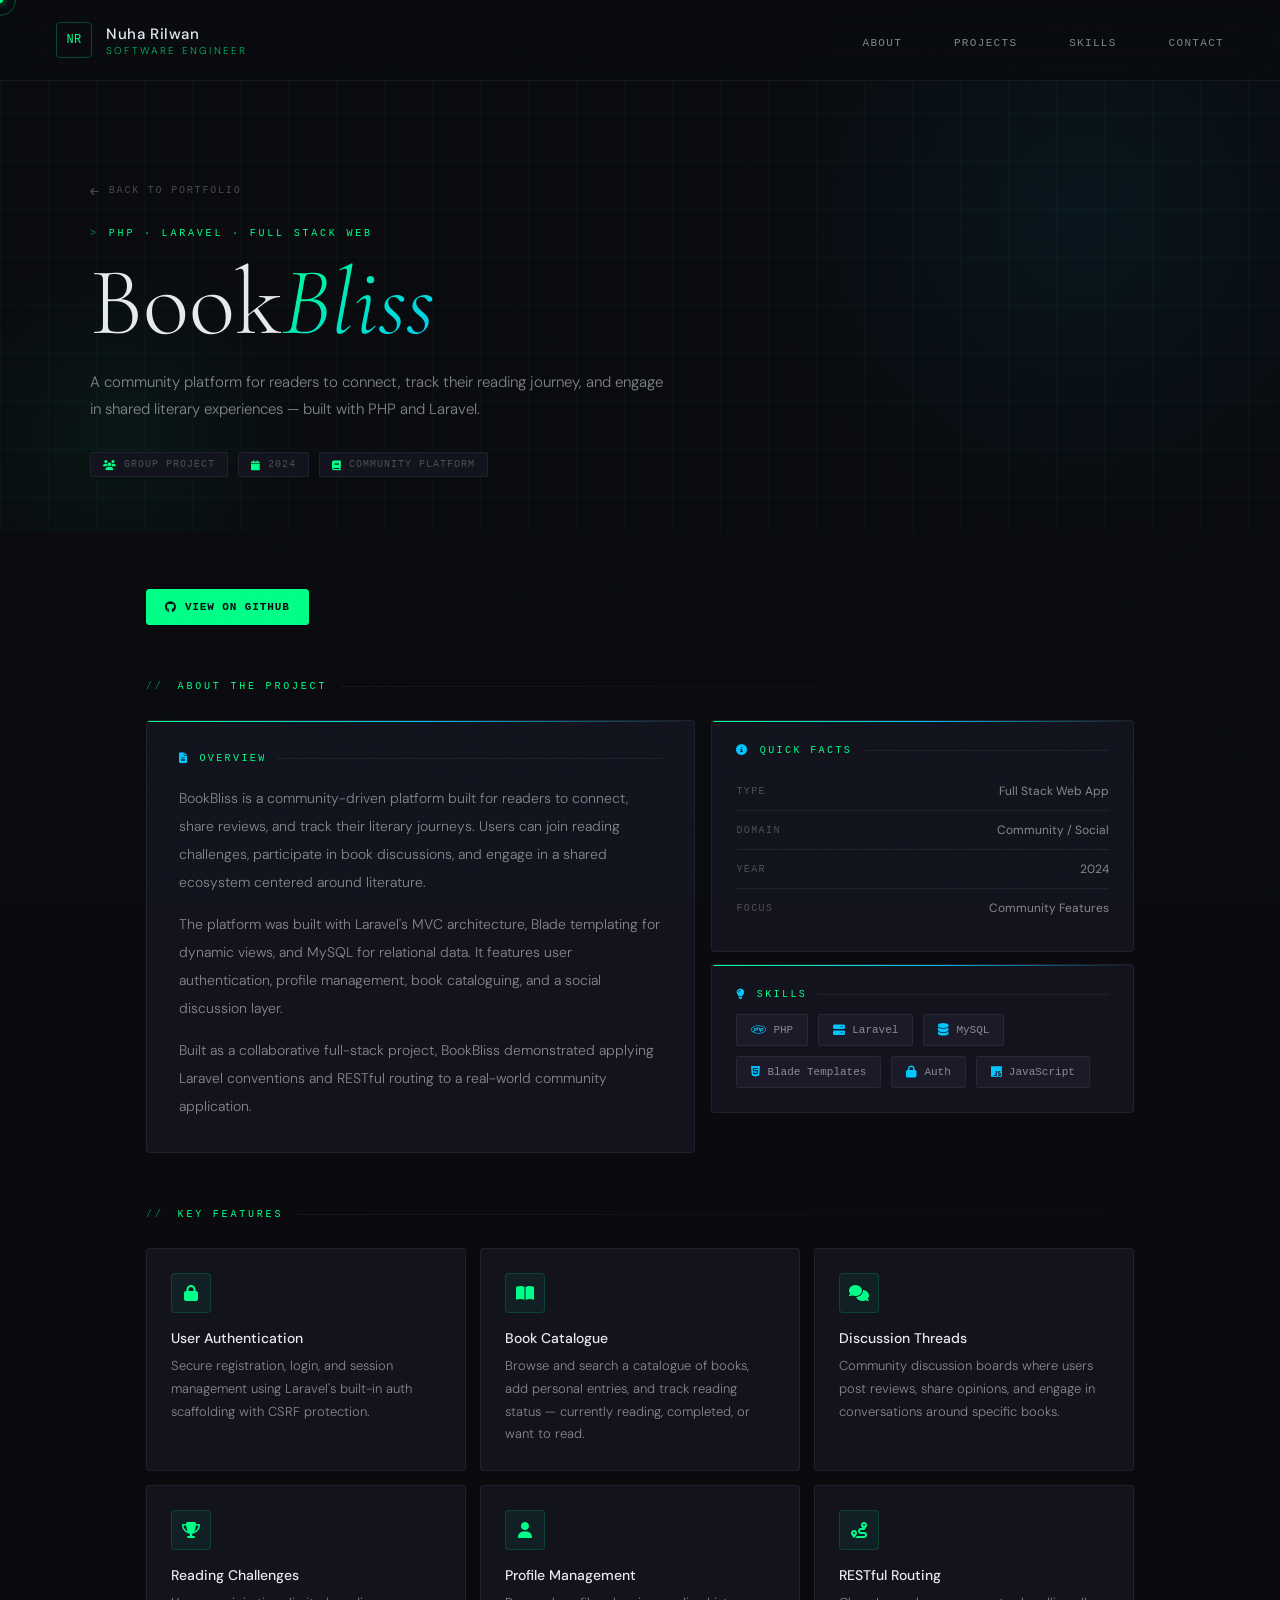
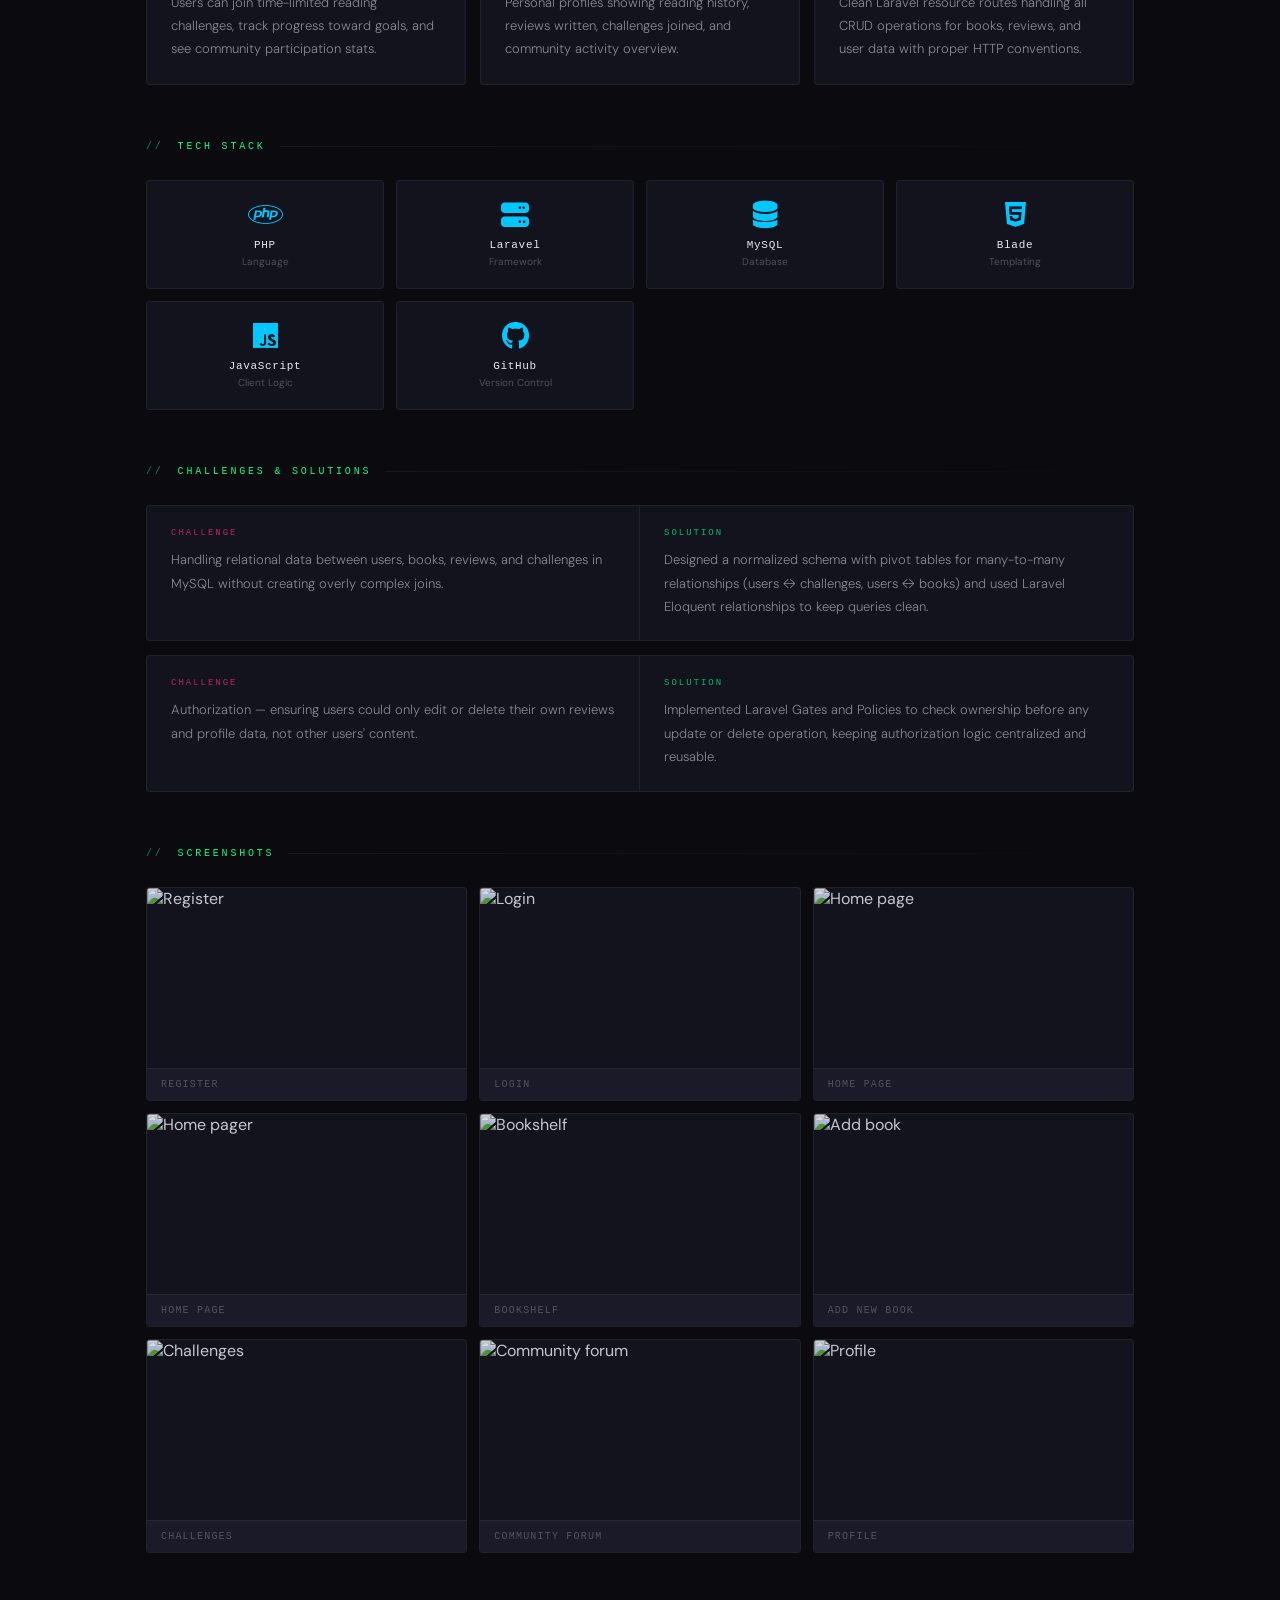
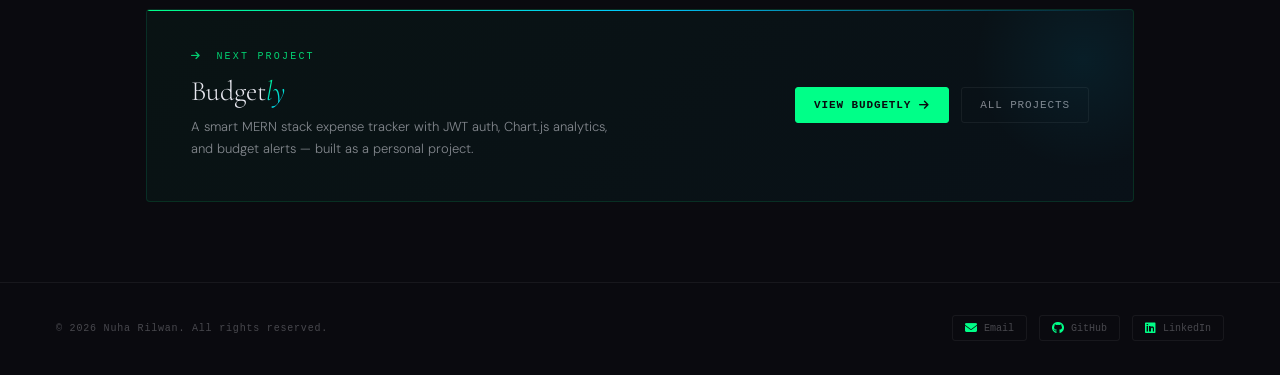
==== commit d36456e7: "Images added" ====
--- a/project-bookbliss.html
+++ b/project-bookbliss.html
@@ -49,6 +49,12 @@
     .challenge-solution { padding: 22px 24px; }
     .challenge-solution::before { content: 'SOLUTION'; display: block; font-family: var(--mono); font-size: 9px; letter-spacing: 0.22em; color: var(--neon-green); margin-bottom: 10px; opacity: 0.7; }
     .challenge-problem p, .challenge-solution p { font-size: 13px; font-weight: 300; color: var(--text-secondary); line-height: 1.8; }
+    .screenshots-grid { display: grid; grid-template-columns: 1fr 1fr 1fr; gap: 12px; }
+    .screenshot-card { background: var(--bg-card); border: 1px solid var(--border); border-radius: 4px; overflow: hidden; cursor: pointer; transition: border-color 0.3s, transform 0.3s, box-shadow 0.3s; }
+    .screenshot-card:hover { border-color: rgba(0,255,136,0.25); transform: translateY(-4px); box-shadow: 0 12px 32px rgba(0,0,0,0.5), 0 0 16px var(--glow-green); }
+    .screenshot-card img { width: 100%; height: 180px; object-fit: cover; display: block; filter: brightness(0.85); transition: filter 0.3s, transform 0.5s; }
+    .screenshot-card:hover img { filter: brightness(0.7); transform: scale(1.04); }
+    .screenshot-card-label { font-family: var(--mono); font-size: 10px; letter-spacing: 0.12em; text-transform: uppercase; color: var(--text-muted); padding: 10px 14px; background: var(--bg-hover); border-top: 1px solid var(--border); }
     .next-project-banner { background: linear-gradient(135deg, rgba(0,255,136,0.04) 0%, rgba(0,200,255,0.04) 100%); border: 1px solid rgba(0,255,136,0.12); border-radius: 4px; padding: 40px 44px; display: flex; align-items: center; justify-content: space-between; gap: 24px; flex-wrap: wrap; position: relative; overflow: hidden; margin-top: 56px; }
     .next-project-banner::before { content: ''; position: absolute; top: 0; left: 0; width: 100%; height: 1px; background: linear-gradient(90deg, var(--neon-green), var(--neon-blue), transparent); }
     .next-project-orb { position: absolute; right: -60px; top: -60px; width: 220px; height: 220px; border-radius: 50%; background: radial-gradient(circle, rgba(0,200,255,0.07) 0%, transparent 70%); pointer-events: none; }
@@ -202,6 +208,46 @@
     </div>
   </div>
 
+  <div class="section-divider reveal">Screenshots</div>
+  <div class="screenshots-grid reveal reveal-delay-1">
+    <div class="screenshot-card" onclick="openLightbox(this)">
+      <img src="assets/images/projects/bookbliss/register.png" alt="Register">
+      <div class="screenshot-card-label">Register</div>
+    </div>
+    <div class="screenshot-card" onclick="openLightbox(this)">
+      <img src="assets/images/projects/bookbliss/login.png" alt="Login">
+      <div class="screenshot-card-label">Login</div>
+    </div>
+    <div class="screenshot-card" onclick="openLightbox(this)">
+      <img src="assets/images/projects/bookbliss/homepage1.png" alt="Home page">
+      <div class="screenshot-card-label">Home page</div>
+    </div>
+    <div class="screenshot-card" onclick="openLightbox(this)">
+      <img src="assets/images/projects/bookbliss/homepage2.png" alt="Home pager">
+      <div class="screenshot-card-label">Home page</div>
+    </div>
+    <div class="screenshot-card" onclick="openLightbox(this)">
+      <img src="assets/images/projects/bookbliss/bookshelf.png" alt="Bookshelf">
+      <div class="screenshot-card-label">Bookshelf</div>
+    </div>
+    <div class="screenshot-card" onclick="openLightbox(this)">
+      <img src="assets/images/projects/bookbliss/addbook.png" alt="Add book">
+      <div class="screenshot-card-label">Add new book</div>
+    </div>
+    <div class="screenshot-card" onclick="openLightbox(this)">
+      <img src="assets/images/projects/bookbliss/challenges.png" alt="Challenges">
+      <div class="screenshot-card-label">Challenges</div>
+    </div>
+    <div class="screenshot-card" onclick="openLightbox(this)">
+      <img src="assets/images/projects/bookbliss/communityforum.png" alt="Community forum">
+      <div class="screenshot-card-label">Community forum</div>
+    </div>
+    <div class="screenshot-card" onclick="openLightbox(this)">
+      <img src="assets/images/projects/bookbliss/profile.png" alt="Profile">
+      <div class="screenshot-card-label">Profile</div>
+    </div>
+  </div>
+
   <!-- NEXT PROJECT -->
   <div class="next-project-banner reveal">
     <div class="next-project-orb"></div>
